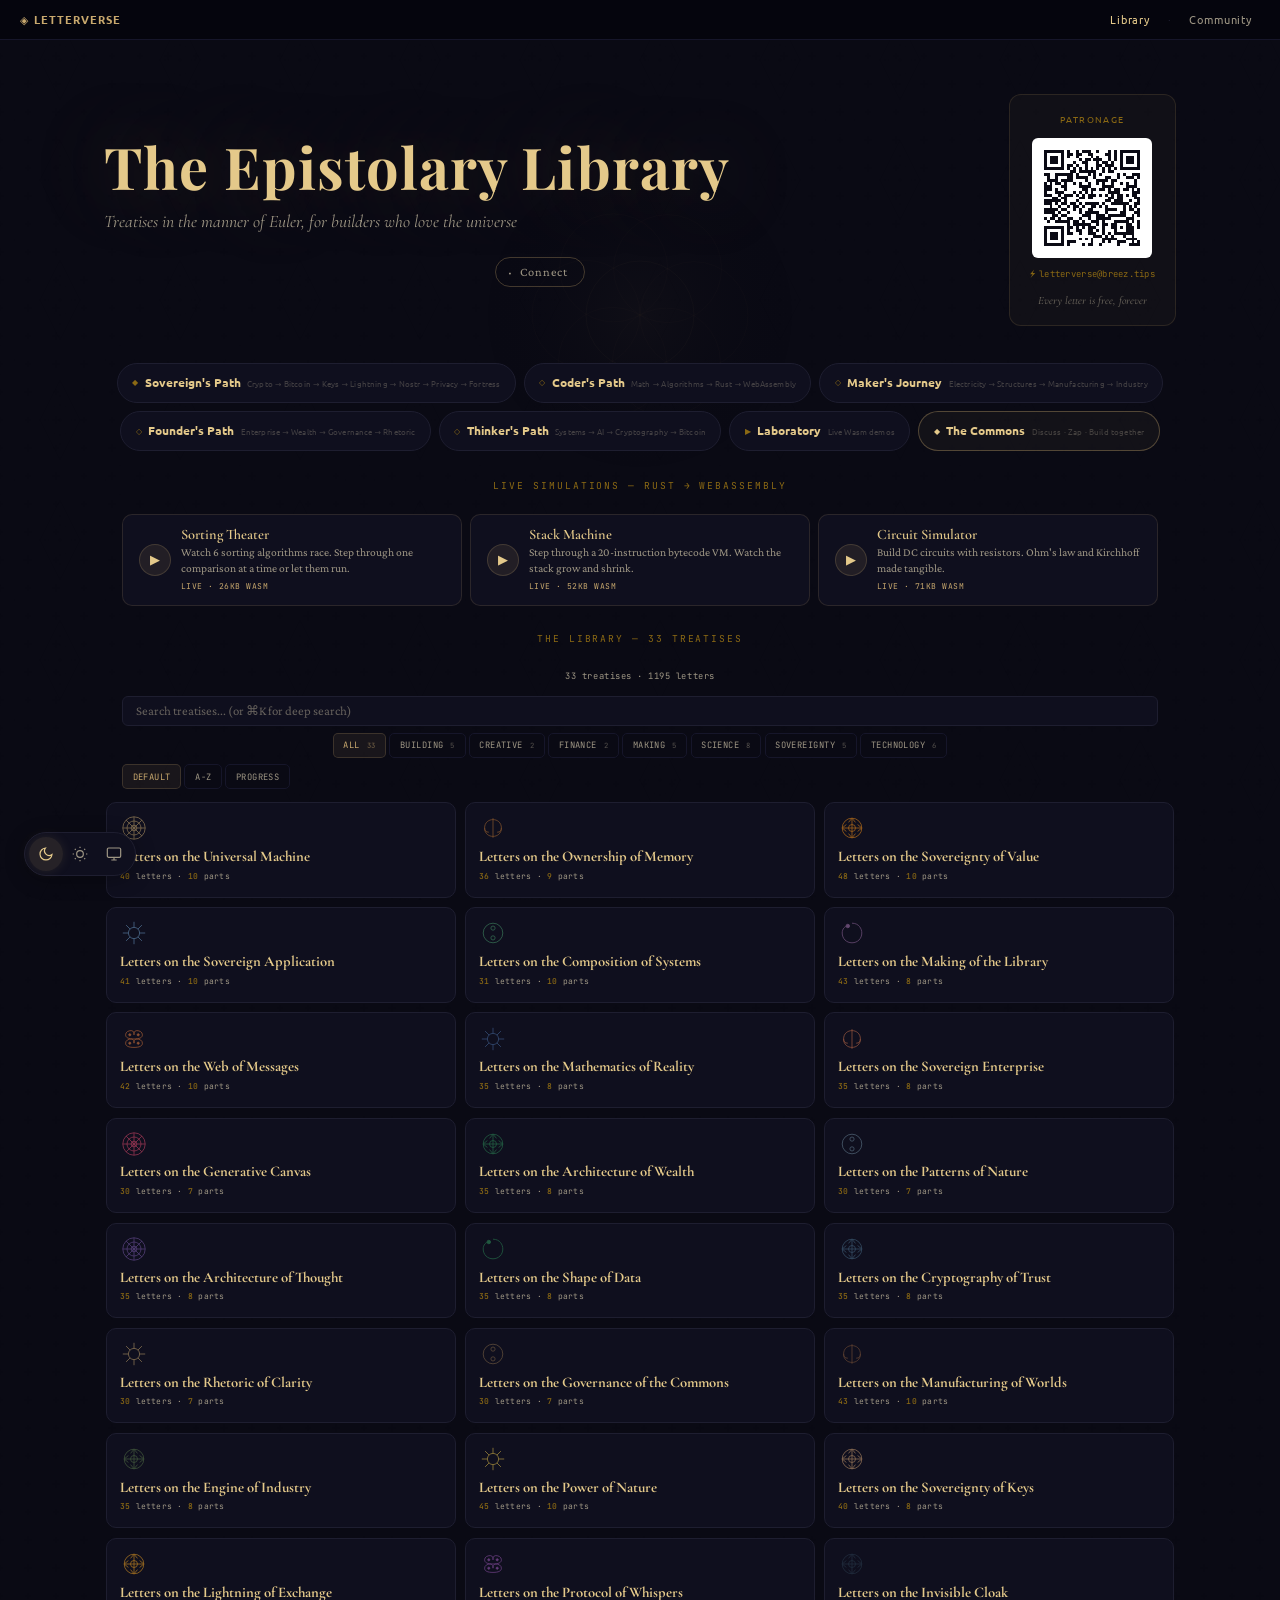
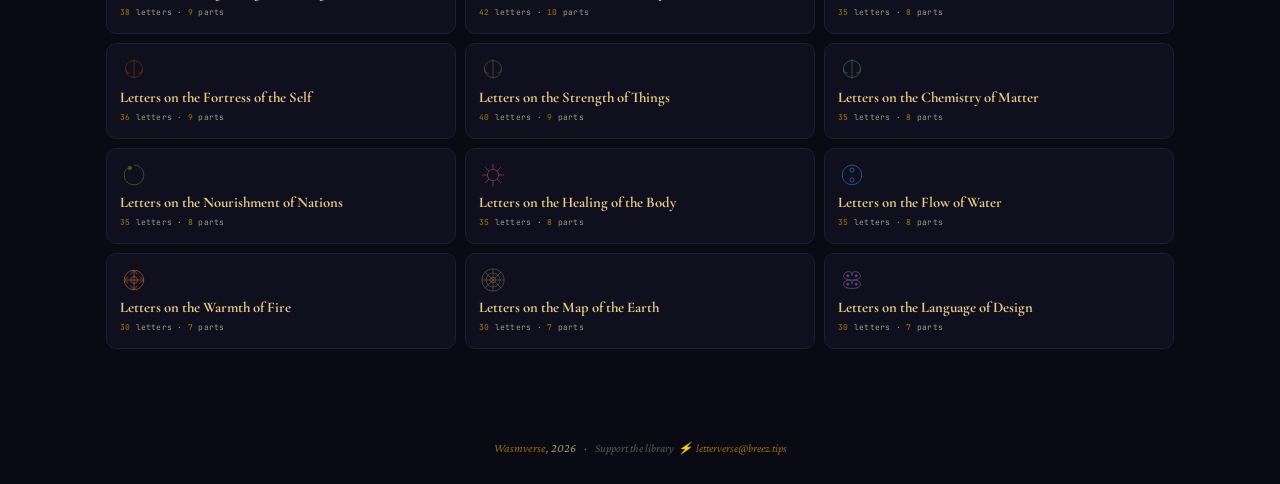
==== docs/index.html @ 725f2a5b "Fix Lightning QR: encode as bech32 LNURL, not lightning: URI Root cause: QRs encoded "lightning:lett" ====
<!DOCTYPE html>
<html lang="en">
<head>
<meta charset="UTF-8">
<meta name="viewport" content="width=device-width, initial-scale=1.0">
<title>The Epistolary Library</title>
<meta name="description" content="A free digital university of 33 treatises and 1,195 letters teaching technology, science, finance, and sovereignty from first principles — in the voice of Euler, grounded in African reality.">
<meta name="theme-color" content="#0a0a14">
<link rel="canonical" href="https://obiverse.github.io/wasmverse/">
<meta property="og:type" content="website">
<meta property="og:url" content="https://obiverse.github.io/wasmverse/">
<meta property="og:title" content="The Epistolary Library — 33 Treatises for Builders">
<meta property="og:description" content="A free digital university teaching technology, science, finance, and sovereignty from first principles — in the voice of Euler, grounded in African reality. 1,195 letters. Live WebAssembly demos. Works offline.">
<meta property="og:image" content="https://obiverse.github.io/wasmverse/og-image.png">
<meta property="og:image:width" content="1200">
<meta property="og:image:height" content="630">
<meta name="twitter:card" content="summary_large_image">
<meta name="twitter:title" content="The Epistolary Library — 33 Treatises for Builders">
<meta name="twitter:description" content="Free digital university: Bitcoin, Rust, WebAssembly, cryptography, AI, and 28 more subjects taught from first principles in the voice of Euler. Works offline.">
<meta name="twitter:image" content="https://obiverse.github.io/wasmverse/og-image.png">
<script type="application/ld+json">
{
  "@context": "https://schema.org",
  "@type": "WebSite",
  "name": "The Epistolary Library",
  "description": "Treatises in the manner of Euler's Letters to a German Princess — for builders who love the universe",
  "url": "https://obiverse.github.io/wasmverse/",
  "publisher": {
    "@type": "Organization",
    "name": "OBIVERSE",
    "url": "https://obiverse.net"
  },
  "potentialAction": {
    "@type": "SearchAction",
    "target": "https://obiverse.github.io/wasmverse/?q={search_term_string}",
    "query-input": "required name=search_term_string"
  }
}
</script>
<link rel="manifest" href="manifest.webmanifest">
<link rel="icon" href="icon.svg" type="image/svg+xml">
<meta name="apple-mobile-web-app-capable" content="yes">
<meta name="apple-mobile-web-app-status-bar-style" content="black-translucent">
<link rel="preconnect" href="https://fonts.googleapis.com">
<link rel="preconnect" href="https://fonts.gstatic.com" crossorigin>
<link href="https://fonts.googleapis.com/css2?family=Cormorant+Garamond:ital,wght@0,400;0,600;0,700;1,400;1,600&family=Crimson+Pro:ital,wght@0,300;0,400;0,600;1,300;1,400&family=JetBrains+Mono:wght@400;500&family=Playfair+Display:ital,wght@0,400;0,700;0,900;1,400&family=Ubuntu:wght@300;400;500;700&display=swap" rel="stylesheet">
<link rel="stylesheet" href="css/base.css">
<link rel="stylesheet" href="css/library.css">
<link rel="stylesheet" href="css/search.css">
<link rel="stylesheet" href="css/theme-toggle.css">
<link rel="stylesheet" href="css/portal.css">
</head>
<body>

<canvas id="bg-canvas"></canvas>

<!-- ═══════════════════════════════════════════════
     SITE NAV — Slim fixed top bar
     ═══════════════════════════════════════════════ -->
<nav class="site-nav" aria-label="Site navigation">
  <a class="site-nav-brand" href="index.html">◈ LETTERVERSE</a>
  <a class="site-nav-link active" href="index.html">Library</a>
  <span class="site-nav-sep">·</span>
  <a class="site-nav-link" href="community.html">Community</a>
</nav>

<!-- ═══════════════════════════════════════════════
     HERO — Compact temple entrance
     ═══════════════════════════════════════════════ -->
<section class="hero">
  <div class="hero-left">
    <h1>The Epistolary Library</h1>
    <p class="tagline">Treatises in the manner of Euler, for builders who love the universe</p>
    <div class="identity-bar">
      <button class="identity-btn" id="identity-btn" aria-label="Connect your sovereign identity">
        <span class="identity-dot" id="identity-dot">·</span>
        <span id="identity-label">Connect</span>
      </button>
    </div>
  </div>
  <div class="hero-right">
    <div class="hero-support-label">PATRONAGE</div>
    <canvas id="hero-zap-qr"></canvas>
    <a href="#" data-lightning="letterverse@breez.tips" class="hero-zap-addr">&#9889;&ensp;letterverse@breez.tips</a>
    <p class="hero-support-sub">Every letter is free, forever</p>
  </div>
</section>

<!-- ═══════════════════════════════════════════════
     NOSTR CONNECT MODAL
     ═══════════════════════════════════════════════ -->
<div class="nostr-modal-backdrop" id="nostr-modal" hidden aria-modal="true" role="dialog">
  <div class="nostr-modal">
    <button class="nostr-modal-close" id="nostr-close" aria-label="Close">&times;</button>

    <!-- State: disconnected — show connect UI -->
    <div id="nostr-connect-view">
      <div class="nostr-modal-title">SIGN IN WITH OBIVERSE</div>
      <p class="nostr-modal-sub">Your sovereign identity. No password. No server.</p>

      <!-- QR Code — rendered by WASM, no JS library -->
      <div class="nostr-qr-wrap">
        <canvas id="nostr-qr-canvas"></canvas>
        <p class="nostr-qr-hint" id="nostr-qr-hint">Generating&hellip;</p>
      </div>

      <!-- Mobile: deep link button -->
      <a class="nostr-open-btn" id="nostr-open-btn" href="#" hidden>
        Open OBIVERSE &#8599;
      </a>

      <div class="nostr-divider">— or use any NIP-46 bunker —</div>
      <div class="nostr-paste-row">
        <input class="nostr-paste-input" id="nostr-paste" type="text"
               placeholder="nostrconnect://… or obiverse://…" autocomplete="off" spellcheck="false">
        <button class="nostr-paste-btn" id="nostr-paste-btn">&#8594;</button>
      </div>

      <p class="nostr-status" id="nostr-status"></p>
    </div>

    <!-- State: connected — show identity -->
    <div id="nostr-connected-view" hidden>
      <div class="nostr-modal-title">SOVEREIGN</div>
      <p class="nostr-pubkey" id="nostr-pubkey-display"></p>

      <!-- Ceremony: shown only on first connect, hidden on silent reconnect -->
      <div id="nostr-ceremony" hidden>
        <p class="nostr-ceremony-math">secp256k1 ECDH &middot; NIP-44 ChaCha20 &middot; Schnorr signature</p>
        <p class="nostr-ceremony-sub">No password. No server. Only your key &mdash; the same mathematics in
          <a class="nostr-ceremony-link" href="read.html?book=crypto">Letters on Cryptography</a>.
        </p>
      </div>

      <p class="nostr-modal-sub" id="nostr-connected-sub">Your progress is now sovereign.</p>
      <p class="nostr-attestations" id="nostr-attestations" hidden></p>
      <button class="nostr-disconnect-btn" id="nostr-disconnect">Disconnect</button>
    </div>
  </div>
</div>

<!-- ═══════════════════════════════════════════════
     THE COMPASS — Horizontal path strip (no dead space)
     ═══════════════════════════════════════════════ -->
<nav class="compass-strip" id="compass">
  <div class="compass-scroll">
    <a class="compass-pill" href="#library" data-path="sovereign">
      <span class="compass-icon">&#9670;</span>
      <span class="compass-name">Sovereign's Path</span>
      <span class="compass-trail">Crypto → Bitcoin → Keys → Lightning → Nostr → Privacy → Fortress</span>
    </a>
    <a class="compass-pill" href="#library" data-path="coder">
      <span class="compass-icon">&#9671;</span>
      <span class="compass-name">Coder's Path</span>
      <span class="compass-trail">Math → Algorithms → Rust → WebAssembly</span>
    </a>
    <a class="compass-pill" href="#library" data-path="maker">
      <span class="compass-icon">&#9671;</span>
      <span class="compass-name">Maker's Journey</span>
      <span class="compass-trail">Electricity → Structures → Manufacturing → Industry</span>
    </a>
    <a class="compass-pill" href="#library" data-path="founder">
      <span class="compass-icon">&#9671;</span>
      <span class="compass-name">Founder's Path</span>
      <span class="compass-trail">Enterprise → Wealth → Governance → Rhetoric</span>
    </a>
    <a class="compass-pill" href="#library" data-path="thinker">
      <span class="compass-icon">&#9671;</span>
      <span class="compass-name">Thinker's Path</span>
      <span class="compass-trail">Systems → AI → Cryptography → Bitcoin</span>
    </a>
    <a class="compass-pill lab-pill" href="#laboratory">
      <span class="compass-icon">&#9654;</span>
      <span class="compass-name">Laboratory</span>
      <span class="compass-trail">Live Wasm demos</span>
    </a>
    <a class="compass-pill community-pill" href="community.html">
      <span class="compass-icon">&#9670;</span>
      <span class="compass-name">The Commons</span>
      <span class="compass-trail">Discuss &middot; Zap &middot; Build together</span>
    </a>
  </div>
</nav>

<!-- ═══════════════════════════════════════════════
     THE LABORATORY — Compact inline demos
     ═══════════════════════════════════════════════ -->
<section class="lab-section" id="laboratory">
  <div class="section-label">Live Simulations — Rust → WebAssembly</div>
  <div class="lab-grid">
    <a class="lab-card" href="read.html?book=wasm#letter-38-on-knuth-the-art-and-the-visible-machine">
      <div class="lab-icon">&#9654;</div>
      <div class="lab-info">
        <div class="lab-title">Sorting Theater</div>
        <div class="lab-desc">Watch 6 sorting algorithms race. Step through one comparison at a time or let them run.</div>
        <div class="lab-badge">LIVE &middot; 26KB Wasm</div>
      </div>
    </a>
    <a class="lab-card" href="read.html?book=wasm#letter-40-on-the-stack-machine-made-visible">
      <div class="lab-icon">&#9654;</div>
      <div class="lab-info">
        <div class="lab-title">Stack Machine</div>
        <div class="lab-desc">Step through a 20-instruction bytecode VM. Watch the stack grow and shrink.</div>
        <div class="lab-badge">LIVE &middot; 52KB Wasm</div>
      </div>
    </a>
    <a class="lab-card" href="read.html?book=electricity#letter-9-on-ohm-s-law-and-the-holy-trinity">
      <div class="lab-icon">&#9654;</div>
      <div class="lab-info">
        <div class="lab-title">Circuit Simulator</div>
        <div class="lab-desc">Build DC circuits with resistors. Ohm's law and Kirchhoff made tangible.</div>
        <div class="lab-badge">LIVE &middot; 71KB Wasm</div>
      </div>
    </a>
  </div>
</section>

<!-- ═══════════════════════════════════════════════
     THE LIBRARY — Honeycomb book grid
     ═══════════════════════════════════════════════ -->
<section class="books-section" id="library">
  <div class="section-label" id="library-label">The Library</div>
  <div class="books-grid" id="books-grid">
    <div class="skeleton-card" aria-hidden="true"></div>
    <div class="skeleton-card" aria-hidden="true"></div>
    <div class="skeleton-card" aria-hidden="true"></div>
  </div>
</section>

<footer class="footer">
  <a href="https://github.com/obiverse/wasmverse">Wasmverse</a>, 2026
  &ensp;&middot;&ensp;
  <span class="footer-lightning">
    Support the library &thinsp;&#9889;&thinsp;
    <a href="#" data-lightning="letterverse@breez.tips" class="footer-lnaddr">letterverse@breez.tips</a>
  </span>
</footer>

<!-- ═══════════════════════════════════════════════
     PORTAL — Sovereign account panel (slides from right)
     ═══════════════════════════════════════════════ -->
<div id="portal-overlay" hidden>
  <div id="portal" role="dialog" aria-modal="true" aria-label="Your Library">

    <!-- Header -->
    <div class="portal-header">
      <span class="portal-header-title">YOUR LIBRARY</span>
      <button class="portal-close" id="portal-close" aria-label="Close">&times;</button>
    </div>

    <!-- Identity -->
    <section class="portal-section portal-identity-section">
      <div class="portal-avatar">◉</div>
      <div class="portal-pubkey-display" id="portal-pubkey">—</div>
      <div class="portal-relay-line">
        <span id="portal-relay-dot" class="portal-relay-dot"></span>
        <span id="portal-relay">—</span>
      </div>
    </section>

    <!-- Reading Journey stats -->
    <section class="portal-section portal-stats-section">
      <div class="portal-stat">
        <div class="portal-stat-n" id="portal-stat-letters">—</div>
        <div class="portal-stat-label">letters read</div>
      </div>
      <div class="portal-stat">
        <div class="portal-stat-n" id="portal-stat-started">—</div>
        <div class="portal-stat-label">books started</div>
      </div>
      <div class="portal-stat">
        <div class="portal-stat-n" id="portal-stat-completed">—</div>
        <div class="portal-stat-label">completed</div>
      </div>
    </section>

    <!-- Your Shelf -->
    <section class="portal-section">
      <div class="portal-section-label">YOUR SHELF — 33 TREATISES</div>
      <div id="portal-shelf" class="portal-shelf"></div>
    </section>

    <!-- Relay record: attestations -->
    <section class="portal-section" id="portal-attests-section" hidden>
      <div class="portal-section-label">RELAY RECORD · ATTESTATIONS</div>
      <div id="portal-attests-list"></div>
    </section>

    <!-- Lightning patronage -->
    <section class="portal-section portal-lightning-section">
      <div class="portal-section-label">SUPPORT THE LIBRARY</div>
      <p class="portal-lightning-sub">Every letter is free, forever.<br>Patronage powers the mission.</p>
      <a href="#" data-lightning="letterverse@breez.tips" class="portal-zap-btn">
        &#9889;&ensp;letterverse@breez.tips
      </a>
      <div class="portal-qr-wrap">
        <canvas id="portal-zap-qr"></canvas>
        <span class="portal-qr-hint">SCAN TO ZAP</span>
      </div>
    </section>

    <!-- Disconnect -->
    <section class="portal-section portal-danger-section">
      <button class="portal-disconnect-btn" id="portal-disconnect-btn">Disconnect Wallet</button>
    </section>

  </div>
</div>

<script type="module" src="js/library.js"></script>
<script type="module" src="js/search.js"></script>
<script type="module" src="js/theme-global.js"></script>
<script src="pwa.js"></script>
<script type="module">
/* ── Nostr Connect UI + Portal ── */
import * as nostr  from './js/nostr-shell.js';
import * as portal from './js/portal.js';
import { wireLightningLinks, lnurlEncode, LIGHTNING_ADDR } from './js/connect.js';

const modal     = document.getElementById('nostr-modal');
const btn       = document.getElementById('identity-btn');
const dot       = document.getElementById('identity-dot');
const label     = document.getElementById('identity-label');
const closeBtn  = document.getElementById('nostr-close');
const openBtn   = document.getElementById('nostr-open-btn');
const pasteIn   = document.getElementById('nostr-paste');
const pasteBtn  = document.getElementById('nostr-paste-btn');
const status    = document.getElementById('nostr-status');
const qrCanvas  = document.getElementById('nostr-qr-canvas');
const qrHint    = document.getElementById('nostr-qr-hint');
const connView    = document.getElementById('nostr-connect-view');
const doneView    = document.getElementById('nostr-connected-view');
const npubDisp    = document.getElementById('nostr-pubkey-display');
const ceremony    = document.getElementById('nostr-ceremony');
const attestEl    = document.getElementById('nostr-attestations');
const discBtn     = document.getElementById('nostr-disconnect');

const isMobile = () => /iPhone|iPad|iPod|Android/i.test(navigator.userAgent);

// ── Boot: restore session + render hero QR + wire lightning links ─────────
wireLightningLinks();
(async () => {
  const npub = await nostr.restoreSession();
  if (npub) setConnected(npub);

  // Render Lightning QR in hero — fire-and-forget, never blocks UI
  const heroQr = document.getElementById('hero-zap-qr');
  if (heroQr) {
    nostr.renderQR(heroQr, lnurlEncode(LIGHTNING_ADDR), { scale: 3, light: 0xffffff })
      .then(() => { heroQr.style.display = 'block'; })
      .catch(() => {});
  }
})();

// ── Portal close + disconnect ─────────────────────────────────────────────
document.getElementById('portal-close').addEventListener('click', () => portal.close());
document.getElementById('portal-overlay').addEventListener('click', e => {
  if (e.target === document.getElementById('portal-overlay')) portal.close();
});
document.getElementById('portal-disconnect-btn').addEventListener('click', async () => {
  await nostr.disconnect();
  portal.close();
  setDisconnected();
});

// ── Modal / Portal open ───────────────────────────────────────────────────
btn.addEventListener('click', async () => {
  if (nostr.isConnected()) {
    portal.open();
    return;
  }
  showModal(false);
  await startConnect();
});

async function startConnect() {
  setStatus('');
  qrHint.textContent = 'Generating…';
  qrCanvas.width = 0;

  try {
    const { uri } = await nostr.generateGateUri({ origin: 'Letterverse' });

    // Render QR via WASM (no JS library)
    await nostr.renderQR(qrCanvas, uri, { scale: 4 });
    qrHint.textContent = 'Scan with OBIVERSE wallet';

    // Mobile: show deep link button
    if (isMobile()) {
      openBtn.href = uri;
      openBtn.hidden = false;
    }

    setStatus('Waiting for wallet approval…');

    const npub = await nostr.waitForGateAuth();
    // Show ceremony before closing — let the reader see the math
    connView.hidden = true;
    doneView.hidden = false;
    npubDisp.textContent = nostr.getPubkeyDisplay() ?? npub.slice(0, 8);
    ceremony.hidden = false;
    setConnected(npub);
    // Fetch attestations and display count
    _refreshAttestations();
    // Auto-close after reader has absorbed the ceremony
    setTimeout(closeModal, 5000);
  } catch (e) {
    setStatus(e.message || 'Connection failed');
    qrHint.textContent = '';
  }
}

pasteBtn.addEventListener('click', () => { /* other wallets — phase 2 */ });
pasteIn.addEventListener('keydown', e => { if (e.key === 'Enter') pasteBtn.click(); });

// ── Disconnect ─────────────────────────────────────────────────────────────
discBtn.addEventListener('click', async () => {
  await nostr.disconnect();
  closeModal();
  setDisconnected();
});

// ── UI helpers ─────────────────────────────────────────────────────────────
function showModal(connected) {
  modal.hidden = false;
  document.body.style.overflow = 'hidden';
  connView.hidden = connected;
  doneView.hidden = !connected;
  ceremony.hidden = true; // ceremony only on first connect, not on reopen
  if (connected) {
    npubDisp.textContent = nostr.getPubkeyDisplay() ?? nostr.getPubkey()?.slice(0, 8);
    _refreshAttestations();
  }
}

async function _refreshAttestations() {
  try {
    const records = await nostr.fetchProgress();
    const count = records.filter(r => r.t === 'letterverse-attestation').length;
    if (count > 0) {
      attestEl.textContent = `${count} book${count === 1 ? '' : 's'} completed`;
      attestEl.hidden = false;
    }
  } catch {}
}
function closeModal() {
  modal.hidden = true;
  document.body.style.overflow = '';
}
function setConnected(npub) {
  dot.textContent  = '◉';
  dot.style.color  = 'var(--gold-bright)';
  label.textContent = nostr.getPubkeyDisplay() ?? npub.slice(0, 8);
}
function setDisconnected() {
  dot.textContent  = '·';
  dot.style.color  = '';
  label.textContent = 'Connect';
}
function setStatus(msg) {
  status.textContent = msg;
}

closeBtn.addEventListener('click', closeModal);
modal.addEventListener('click', e => { if (e.target === modal) closeModal(); });
document.addEventListener('keydown', e => {
  if (e.key === 'Escape') {
    if (!modal.hidden) closeModal();
    if (!document.getElementById('portal-overlay').hidden) portal.close();
  }
});
</script>
</body>
</html>
---- docs/css/base.css ----
/* ═══════════════════════════════════════════════
   BASE — Variables, reset, body, typography
   Shared across all pages of the Epistolary Library
   ═══════════════════════════════════════════════ */

:root {
  --bg-deep: #06060e;
  --bg: #0a0a14;
  --bg-elevated: #0f0f1e;
  --bg-code: #0c0c18;
  --text: #ddd5c4;
  --text-dim: #9e9684;
  --text-bright: #f0e8d8;
  --gold: #c9a96e;
  --gold-bright: #e4c98a;
  --gold-dim: #8b6914;
  --gold-glow: rgba(201, 169, 110, 0.12);
  --sacred: rgba(201, 169, 110, 0.08);
  --border: #1e1e30;
  --border-subtle: #16162a;
  --accent-crimson: #8b3a3a;
  --sidebar-w: 300px;
  --content-max: 72ch;
  --font-body: 'Crimson Pro', 'Georgia', serif;
  --font-heading: 'Cormorant Garamond', 'Palatino', serif;
  /* Playfair Display — grand editorial serif for hero titles and book covers */
  --font-display: 'Playfair Display', 'Palatino', serif;
  /* Ubuntu — humanist sans designed with African language support as a core goal
     (Ubuntu = Nguni Bantu: "I am because we are"). Clean, warm, purpose-built. */
  --font-ui: 'Ubuntu', system-ui, sans-serif;
  --font-code: 'JetBrains Mono', 'Consolas', monospace;
}

*, *::before, *::after { box-sizing: border-box; margin: 0; padding: 0; }
[hidden] { display: none !important; }

html {
  scroll-behavior: smooth;
  scrollbar-width: thin;
  scrollbar-color: var(--gold-dim) var(--bg);
  overflow-x: hidden;
  max-width: 100vw;
}
::-webkit-scrollbar { width: 6px; }
::-webkit-scrollbar-track { background: var(--bg); }
::-webkit-scrollbar-thumb { background: var(--gold-dim); border-radius: 3px; }

body {
  font-family: var(--font-body);
  font-size: var(--font-size, 19px);
  line-height: var(--line-height, 1.85);
  color: var(--text);
  background: var(--bg);
  -webkit-font-smoothing: antialiased;
  overflow-x: hidden;
  max-width: 100vw;
  overflow-wrap: break-word;
  word-wrap: break-word;
  min-height: 100vh;
}

::selection { background: var(--gold); color: var(--bg-deep); }

@keyframes heroIn {
  to { opacity: 1; transform: translateY(0); }
}

@keyframes fadeIn {
  to { opacity: 1; }
}

.footer {
  text-align: center;
  padding: 2rem;
  font-family: var(--font-body);
  font-size: 0.8rem;
  color: var(--text-dim);
  font-style: italic;
  position: relative;
  z-index: 1;
}

.footer a { color: var(--gold-dim); text-decoration: none; transition: color 0.2s; }
.footer a:hover { color: var(--gold); }

/* ═══════════════════════════════════════════════
   SKELETON — Loading placeholders
   Visible instantly from CSS, no JS required.
   Replaced by real content when app boots.
   ═══════════════════════════════════════════════ */
@keyframes shimmer {
  to { background-position: -200% 0; }
}

.skeleton-card {
  height: 280px;
  border-radius: 16px;
  background: linear-gradient(90deg,
    var(--bg-elevated, #0f0f1e) 25%,
    rgba(255,255,255,0.03) 50%,
    var(--bg-elevated, #0f0f1e) 75%);
  background-size: 200% 100%;
  animation: shimmer 1.5s ease-in-out infinite;
  border: 1px solid var(--border, #1e1e30);
}

.skeleton-line {
  height: 1em;
  border-radius: 4px;
  margin-bottom: 0.5em;
  background: linear-gradient(90deg,
    var(--border, #1e1e30) 25%,
    rgba(255,255,255,0.04) 50%,
    var(--border, #1e1e30) 75%);
  background-size: 200% 100%;
  animation: shimmer 1.5s ease-in-out infinite;
}

/* ═══════════════════════════════════════════════
   CONNECT OVERLAY — Shared inline GATE auth dialog
   Used by reader + community pages (connect.js)
   ═══════════════════════════════════════════════ */

#lv-connect-overlay {
  position: fixed;
  inset: 0;
  z-index: 1000;
  background: rgba(6, 6, 14, 0.90);
  backdrop-filter: blur(8px);
  -webkit-backdrop-filter: blur(8px);
  display: flex;
  align-items: center;
  justify-content: center;
  padding: 1rem;
}

.lv-connect-modal {
  position: relative;
  background: var(--bg-elevated);
  border: 1px solid rgba(201, 169, 110, 0.22);
  border-radius: 1rem;
  padding: 2rem 1.75rem 1.75rem;
  width: 100%;
  max-width: 300px;
  text-align: center;
  display: flex;
  flex-direction: column;
  align-items: center;
  gap: 0.6rem;
  box-shadow: 0 24px 64px rgba(0, 0, 0, 0.6);
}

.lv-connect-close {
  position: absolute;
  top: 0.7rem; right: 0.9rem;
  background: none;
  border: none;
  color: var(--text-dim);
  font-size: 1.3rem;
  cursor: pointer;
  padding: 0.2rem;
  line-height: 1;
  transition: color 0.2s;
}
.lv-connect-close:hover { color: var(--text); }

.lv-connect-badge {
  font-family: var(--font-ui);
  font-size: 0.58rem;
  letter-spacing: 0.2em;
  color: var(--gold-dim);
}

.lv-connect-title {
  font-family: var(--font-display);
  font-size: 1.1rem;
  font-weight: 700;
  color: var(--gold-bright);
  letter-spacing: 0.08em;
  margin-top: -0.2rem;
}

.lv-connect-sub {
  font-family: var(--font-heading);
  font-size: 0.85rem;
  font-style: italic;
  color: var(--text-dim);
  line-height: 1.45;
  margin: 0;
}

.lv-connect-qr {
  image-rendering: pixelated;
  width: 180px;
  height: 180px;
  border-radius: 8px;
  display: none;
  margin: 0.3rem 0;
}

.lv-connect-open {
  display: inline-block;
  padding: 0.4rem 1.25rem;
  background: rgba(201, 169, 110, 0.1);
  border: 1px solid rgba(201, 169, 110, 0.35);
  border-radius: 99px;
  color: var(--gold-bright);
  font-family: var(--font-ui);
  font-size: 0.78rem;
  letter-spacing: 0.06em;
  text-decoration: none;
  transition: background 0.2s;
}
.lv-connect-open:hover { background: rgba(201, 169, 110, 0.2); }
.lv-connect-open[hidden] { display: none; }

.lv-connect-status {
  font-family: var(--font-code);
  font-size: 0.65rem;
  color: var(--text-dim);
  letter-spacing: 0.04em;
  margin: 0;
  min-height: 1em;
}

/* ── Lightning payment dialog ────────────────── */
#lv-lightning-overlay {
  position: fixed;
  inset: 0;
  z-index: 1000;
  background: rgba(6, 6, 14, 0.88);
  backdrop-filter: blur(6px);
  -webkit-backdrop-filter: blur(6px);
  display: flex;
  align-items: center;
  justify-content: center;
  padding: 1rem;
}

.lv-lightning-modal {
  position: relative;
  background: var(--bg-elevated);
  border: 1px solid rgba(201, 169, 110, 0.22);
  border-radius: 1rem;
  padding: 1.75rem;
  width: 100%;
  max-width: 280px;
  text-align: center;
  display: flex;
  flex-direction: column;
  align-items: center;
  gap: 0.75rem;
  box-shadow: 0 20px 60px rgba(0, 0, 0, 0.5);
}

.lv-lightning-close {
  position: absolute;
  top: 0.65rem; right: 0.85rem;
  background: none; border: none;
  color: var(--text-dim); font-size: 1.3rem;
  cursor: pointer; padding: 0.2rem; line-height: 1;
  transition: color 0.2s;
}
.lv-lightning-close:hover { color: var(--text); }

.lv-lightning-title {
  font-family: var(--font-ui);
  font-size: 0.58rem;
  letter-spacing: 0.18em;
  color: var(--gold-dim);
}

.lv-lightning-qr {
  image-rendering: pixelated;
  width: 160px;
  height: 160px;
  border-radius: 8px;
  display: none;
}

.lv-lightning-addr-row {
  display: flex;
  align-items: center;
  gap: 0.5rem;
  background: rgba(255,255,255,0.04);
  border: 1px solid var(--border);
  border-radius: 8px;
  padding: 0.45rem 0.7rem;
  width: 100%;
  box-sizing: border-box;
}

.lv-lightning-addr {
  font-family: var(--font-code);
  font-size: 0.65rem;
  color: var(--gold-bright);
  letter-spacing: 0.02em;
  flex: 1;
  text-align: left;
  overflow: hidden;
  text-overflow: ellipsis;
  white-space: nowrap;
}

.lv-lightning-copy {
  background: rgba(201,169,110,0.12);
  border: 1px solid rgba(201,169,110,0.3);
  border-radius: 6px;
  color: var(--gold-dim);
  font-family: var(--font-code);
  font-size: 0.6rem;
  padding: 0.25rem 0.5rem;
  cursor: pointer;
  letter-spacing: 0.06em;
  transition: background 0.15s, color 0.15s;
  white-space: nowrap;
}
.lv-lightning-copy:hover { background: rgba(201,169,110,0.22); color: var(--gold-bright); }

.lv-lightning-sub {
  font-family: var(--font-heading);
  font-size: 0.75rem;
  font-style: italic;
  color: var(--text-dim);
  margin: 0;
}

.lv-lightning-open {
  font-family: var(--font-code);
  font-size: 0.6rem;
  color: var(--text-dim);
  letter-spacing: 0.05em;
  text-decoration: none;
  opacity: 0.5;
  transition: opacity 0.2s;
}
.lv-lightning-open:hover { opacity: 0.85; }

/* ═══════════════════════════════════════════════
   SITE NAV — Slim fixed top bar (index + community)
   ═══════════════════════════════════════════════ */

.site-nav {
  position: fixed;
  top: 0; left: 0; right: 0;
  z-index: 300;
  display: flex;
  align-items: center;
  gap: 0.6rem;
  padding: 0 1.25rem;
  height: 40px;
  background: rgba(6, 6, 14, 0.92);
  backdrop-filter: blur(10px);
  -webkit-backdrop-filter: blur(10px);
  border-bottom: 1px solid var(--border-subtle);
  font-family: var(--font-ui);
  font-size: 0.68rem;
  letter-spacing: 0.08em;
}

.site-nav-brand {
  color: var(--gold);
  font-weight: 700;
  letter-spacing: 0.1em;
  margin-right: auto;
  text-decoration: none;
}

.site-nav-link {
  color: var(--text-dim);
  text-decoration: none;
  padding: 0.2rem 0.5rem;
  border-radius: 4px;
  transition: color 0.2s, background 0.2s;
}

.site-nav-link:hover { color: var(--gold-bright); background: rgba(201,169,110,0.08); }
.site-nav-link.active { color: var(--gold-bright); }

.site-nav-sep { color: var(--border); user-select: none; }

.site-nav-identity {
  margin-left: auto;
  display: inline-flex;
  align-items: center;
  gap: 0.3rem;
  background: none;
  border: 1px solid rgba(201,169,110,0.25);
  border-radius: 99px;
  color: var(--gold-dim);
  font-family: var(--font-ui);
  font-size: 0.65rem;
  letter-spacing: 0.06em;
  padding: 0.18rem 0.65rem;
  cursor: pointer;
  transition: border-color 0.2s, color 0.2s;
  max-width: 160px;
  white-space: nowrap;
  overflow: hidden;
  text-overflow: ellipsis;
}
.site-nav-identity:hover { border-color: rgba(201,169,110,0.6); color: var(--gold-bright); }
.site-nav-identity .nav-dot-live { color: #4ade80; flex-shrink: 0; }

/* ═══════════════════════════════════════════════
   REDUCED MOTION — Respect vestibular preferences
   ═══════════════════════════════════════════════ */
@media (prefers-reduced-motion: reduce) {
  *, *::before, *::after {
    animation-duration: 0.01ms !important;
    animation-iteration-count: 1 !important;
    transition-duration: 0.01ms !important;
  }
  .chapter > * { opacity: 1 !important; transform: none !important; transition: none !important; }
  .book-card { opacity: 1 !important; transform: none !important; }
  canvas { display: none !important; }
}
---- docs/css/library.css ----
/* ═══════════════════════════════════════════════
   LIBRARY — Hub page styles

   The Taoist approach: CSS owns all transforms.
   JS never touches style.transform. No conflicts.
   ═══════════════════════════════════════════════ */

#bg-canvas {
  position: fixed;
  inset: 0;
  z-index: 0;
  pointer-events: none;
}

/* ═══════════════════════════════════════════════
   HERO
   ═══════════════════════════════════════════════ */
.hero {
  position: relative;
  display: grid;
  grid-template-columns: 1fr auto;
  align-items: center;
  gap: 2rem;
  padding: calc(6vh + 40px) clamp(1.5rem, 5vw, 5rem) 3vh;
  max-width: 1200px;
  margin: 0 auto;
  z-index: 1;
}

/* ── Hero: left panel — title + connect ──────── */
.hero-left { text-align: left; }

/* ── Hero: right panel — patronage QR ───────── */
.hero-right {
  display: flex;
  flex-direction: column;
  align-items: center;
  gap: 0.45rem;
  padding: 1rem 1.25rem 0.9rem;
  background: rgba(201, 169, 110, 0.04);
  border: 1px solid rgba(201, 169, 110, 0.14);
  border-radius: 12px;
  opacity: 0;
  animation: fadeUp 0.7s 0.7s ease forwards;
  flex-shrink: 0;
}

.hero-support-label {
  font-family: var(--font-ui);
  font-size: 0.56rem;
  letter-spacing: 0.16em;
  color: var(--gold-dim);
  margin-bottom: 0.2rem;
}

#hero-zap-qr {
  image-rendering: pixelated;
  width: 120px;
  height: 120px;
  border-radius: 6px;
  display: none; /* shown by JS after render */
}

.hero-zap-addr {
  font-family: var(--font-code);
  font-size: 0.56rem;
  color: var(--gold-dim);
  text-decoration: none;
  letter-spacing: 0.03em;
  transition: color 0.2s;
  text-align: center;
  max-width: 160px;
  word-break: break-all;
}
.hero-zap-addr:hover { color: var(--gold-bright); }

.hero-support-sub {
  font-family: var(--font-heading);
  font-size: 0.7rem;
  font-style: italic;
  color: var(--text-dim);
  opacity: 0.7;
  text-align: center;
}

.hero h1 {
  font-family: var(--font-display);
  font-size: clamp(2rem, 5vw, 3.6rem);
  font-weight: 700;
  color: var(--gold-bright);
  letter-spacing: 0.02em;
  line-height: 1.12;
  margin-bottom: 0.4rem;
  text-shadow: 0 0 80px rgba(201, 169, 110, 0.35);
  opacity: 0; transform: translateY(20px);
  animation: fadeUp 0.8s 0.15s ease forwards;
}

.hero .tagline {
  font-family: var(--font-heading);
  font-size: clamp(0.85rem, 1.8vw, 1.1rem);
  font-style: italic;
  color: var(--text-dim);
  opacity: 0; transform: translateY(14px);
  animation: fadeUp 0.8s 0.35s ease forwards;
}

@keyframes fadeUp {
  to { opacity: 1; transform: translateY(0); }
}

/* ═══════════════════════════════════════════════
   SOVEREIGN IDENTITY — Connect button + modal
   ═══════════════════════════════════════════════ */
.identity-bar {
  margin-top: 1.2rem;
  display: flex;
  justify-content: center;
  opacity: 0;
  animation: fadeUp 0.6s 0.55s ease forwards;
}

.identity-btn {
  display: inline-flex;
  align-items: center;
  gap: 0.45rem;
  padding: 0.35rem 1rem 0.35rem 0.75rem;
  background: transparent;
  border: 1px solid rgba(201,169,110,0.3);
  border-radius: 99px;
  color: var(--text-dim);
  font-family: var(--font-mono);
  font-size: 0.78rem;
  letter-spacing: 0.08em;
  cursor: pointer;
  transition: border-color 0.2s, color 0.2s;
}
.identity-btn:hover {
  border-color: rgba(201,169,110,0.7);
  color: var(--gold-bright);
}
.identity-dot {
  font-size: 1rem;
  line-height: 1;
  transition: color 0.3s;
}

/* Modal backdrop */
.nostr-modal-backdrop {
  position: fixed;
  inset: 0;
  z-index: 900;
  background: rgba(10,10,20,0.82);
  backdrop-filter: blur(6px);
  display: flex;
  align-items: center;
  justify-content: center;
  padding: 1rem;
}
.nostr-modal-backdrop[hidden] { display: none; }

/* Modal card */
.nostr-modal {
  position: relative;
  background: var(--surface);
  border: 1px solid rgba(201,169,110,0.25);
  border-radius: 1rem;
  padding: 2rem 1.75rem 1.75rem;
  max-width: 360px;
  width: 100%;
  text-align: center;
  box-shadow: 0 32px 80px rgba(0,0,0,0.6);
}

.nostr-modal-close {
  position: absolute;
  top: 0.75rem;
  right: 0.9rem;
  background: none;
  border: none;
  color: var(--text-dim);
  font-size: 1.4rem;
  cursor: pointer;
  line-height: 1;
  padding: 0.2rem 0.4rem;
}
.nostr-modal-close:hover { color: var(--text); }

.nostr-modal-title {
  font-family: var(--font-mono);
  font-size: 0.72rem;
  letter-spacing: 0.14em;
  color: var(--gold-bright);
  margin-bottom: 0.4rem;
}

.nostr-modal-sub {
  font-size: 0.82rem;
  color: var(--text-dim);
  margin: 0 0 1.2rem;
}

/* QR code canvas */
.nostr-qr-wrap {
  margin: 0 auto 1rem;
  display: flex;
  flex-direction: column;
  align-items: center;
  gap: 0.5rem;
}
#nostr-qr-canvas {
  border-radius: 0.5rem;
  background: #faf6f0;
  display: block;
  max-width: 200px;
  height: auto;
  image-rendering: pixelated; /* keep QR modules crisp */
}
.nostr-qr-hint {
  font-size: 0.73rem;
  color: var(--text-dim);
  margin: 0;
}

/* Mobile deep link button */
.nostr-open-btn {
  display: block;
  margin: 0.5rem auto 0.75rem;
  padding: 0.6rem 1.4rem;
  background: var(--gold-bright);
  color: #0a0a14;
  border-radius: 99px;
  font-family: var(--font-mono);
  font-size: 0.8rem;
  letter-spacing: 0.08em;
  text-decoration: none;
  font-weight: 600;
  transition: opacity 0.15s;
}
.nostr-open-btn[hidden] { display: none; }
.nostr-open-btn:hover { opacity: 0.85; }

.nostr-divider {
  font-size: 0.72rem;
  color: var(--text-dim);
  margin: 0.75rem 0 0.6rem;
  letter-spacing: 0.04em;
}

/* Paste row */
.nostr-paste-row {
  display: flex;
  gap: 0.4rem;
}
.nostr-paste-input {
  flex: 1;
  background: rgba(255,255,255,0.05);
  border: 1px solid rgba(201,169,110,0.2);
  border-radius: 0.45rem;
  color: var(--text);
  font-family: var(--font-mono);
  font-size: 0.72rem;
  padding: 0.45rem 0.65rem;
  outline: none;
  min-width: 0;
}
.nostr-paste-input:focus { border-color: rgba(201,169,110,0.55); }
.nostr-paste-btn {
  background: rgba(201,169,110,0.15);
  border: 1px solid rgba(201,169,110,0.3);
  border-radius: 0.45rem;
  color: var(--gold-bright);
  font-size: 1rem;
  padding: 0.4rem 0.75rem;
  cursor: pointer;
  transition: background 0.15s;
}
.nostr-paste-btn:hover { background: rgba(201,169,110,0.28); }

.nostr-status {
  font-size: 0.75rem;
  color: var(--text-dim);
  margin: 0.6rem 0 0;
  min-height: 1.2em;
}

/* Connected view */
.nostr-pubkey {
  font-family: var(--font-mono);
  font-size: 0.72rem;
  color: var(--gold-bright);
  word-break: break-all;
  margin: 0.5rem 0 1rem;
}
.nostr-disconnect-btn {
  background: transparent;
  border: 1px solid rgba(201,169,110,0.3);
  border-radius: 99px;
  color: var(--text-dim);
  font-family: var(--font-mono);
  font-size: 0.75rem;
  padding: 0.4rem 1.2rem;
  cursor: pointer;
  letter-spacing: 0.08em;
  transition: border-color 0.2s, color 0.2s;
}
.nostr-disconnect-btn:hover {
  border-color: rgba(201,169,110,0.6);
  color: var(--gold-bright);
}

/* ═══════════════════════════════════════════════
   COMPASS — Horizontal pills
   Trail always visible (dim). No max-width hack.
   ═══════════════════════════════════════════════ */
.compass-strip {
  position: relative;
  z-index: 1;
  padding: 0 0 1rem;
  opacity: 0;
  animation: fadeUp 0.6s 0.5s ease forwards;
}

.compass-scroll {
  display: flex;
  gap: 0.5rem;
  padding: 0.6rem 1.5rem;
  overflow-x: auto;
  scrollbar-width: none;
  justify-content: center;
  flex-wrap: wrap;
  max-width: 1100px;
  margin: 0 auto;
}
.compass-scroll::-webkit-scrollbar { display: none; }

.compass-pill {
  flex-shrink: 0;
  display: flex;
  align-items: center;
  gap: 0.4rem;
  padding: 0.45rem 0.9rem;
  background: var(--bg-elevated);
  border: 1px solid var(--border);
  border-radius: 20px;
  text-decoration: none;
  color: inherit;
  transition: border-color 0.5s ease, background 0.5s ease, box-shadow 0.5s ease;
  cursor: pointer;
}

.compass-pill:hover {
  border-color: rgba(201,169,110,0.2);
  background: var(--sacred);
}

.compass-pill.active {
  border-color: rgba(201,169,110,0.35);
  background: rgba(201,169,110,0.08);
  box-shadow: 0 0 16px rgba(201,169,110,0.06);
}

.compass-icon {
  font-size: 0.5rem;
  color: var(--gold-dim);
}

.compass-name {
  font-family: var(--font-ui);
  font-size: 0.78rem;
  font-weight: 600;
  color: var(--gold-bright);
  white-space: nowrap;
}

.compass-trail {
  font-family: var(--font-ui);
  font-size: 0.48rem;
  color: var(--text-dim);
  letter-spacing: 0.02em;
  white-space: nowrap;
  opacity: 0.35;
  transition: opacity 0.4s ease;
}

.compass-pill:hover .compass-trail,
.compass-pill.active .compass-trail {
  opacity: 0.8;
}

/* ═══════════════════════════════════════════════
   LABORATORY — Compact inline
   ═══════════════════════════════════════════════ */
.lab-section {
  max-width: 1100px;
  margin: 0 auto;
  padding: 0 1.5rem 1.5rem;
  position: relative;
  z-index: 1;
}

.lab-grid {
  display: flex;
  gap: 0.5rem;
  flex-wrap: wrap;
  justify-content: center;
}

.lab-card {
  display: flex;
  align-items: center;
  gap: 0.6rem;
  padding: 0.7rem 1rem;
  background: var(--bg-elevated);
  border: 1px solid rgba(201,169,110,0.15);
  border-radius: 10px;
  text-decoration: none;
  color: inherit;
  transition: border-color 0.4s ease, box-shadow 0.4s ease;
  flex: 1;
  min-width: 240px;
  max-width: 340px;
}

.lab-card:hover {
  border-color: rgba(201,169,110,0.35);
  box-shadow: 0 4px 20px rgba(201,169,110,0.08), 0 4px 16px rgba(0,0,0,0.12);
}

.lab-icon {
  width: 32px; height: 32px;
  border-radius: 50%;
  background: rgba(201,169,110,0.1);
  border: 1px solid rgba(201,169,110,0.2);
  display: flex; align-items: center; justify-content: center;
  font-size: 0.8rem;
  color: var(--gold-bright);
  flex-shrink: 0;
  animation: labPulse 3s ease-in-out infinite;
}

@keyframes labPulse {
  0%, 100% { box-shadow: 0 0 0 0 rgba(201,169,110,0); }
  50% { box-shadow: 0 0 8px 2px rgba(201,169,110,0.12); }
}

.lab-info { flex: 1; min-width: 0; }

.lab-title {
  font-family: var(--font-heading);
  font-size: 0.9rem; font-weight: 600;
  color: var(--gold-bright); line-height: 1.2;
}

.lab-desc {
  font-family: var(--font-body);
  font-size: 0.72rem; color: var(--text-dim); line-height: 1.4;
}

.lab-badge {
  font-family: var(--font-code);
  font-size: 0.5rem;
  color: var(--gold);
  letter-spacing: 0.06em;
  margin-top: 0.2rem;
  text-transform: uppercase;
}

/* ═══════════════════════════════════════════════
   BOOK GRID
   ═══════════════════════════════════════════════ */
.books-section {
  max-width: 1100px;
  margin: 0 auto;
  padding: 0 1rem 4rem;
  position: relative;
  z-index: 1;
}

.section-label {
  font-family: var(--font-code);
  font-size: 0.6rem;
  color: var(--gold-dim);
  letter-spacing: 0.2em;
  text-transform: uppercase;
  text-align: center;
  margin-bottom: 1.2rem;
}

.books-grid {
  display: grid;
  grid-template-columns: repeat(3, 1fr);
  gap: 0.6rem;
}

/* ═══════════════════════════════════════════════
   BOOK CARD — Compact. CSS owns all transforms.
   ═══════════════════════════════════════════════ */
.book-card {
  position: relative;
  background: var(--bg-elevated);
  border: 1px solid var(--border);
  border-radius: 10px;
  overflow: hidden;
  cursor: pointer;
  text-decoration: none;
  display: block;
  color: inherit;

  /* Reveal animation */
  opacity: 0;
  transform: translateY(20px);
  transition:
    opacity 0.4s ease var(--reveal-delay, 0s),
    transform 0.4s ease var(--reveal-delay, 0s),
    border-color 0.4s ease,
    box-shadow 0.4s ease;
}

.book-card.revealed {
  opacity: 1;
  transform: translateY(0);
}

.book-card:hover {
  border-color: rgba(201,169,110,0.25);
  box-shadow: 0 6px 24px rgba(0,0,0,0.12), 0 0 16px rgba(201,169,110,0.06);
}

/* ── Path filtering ─────────────────────────── */
/* Non-path cards collapse smoothly */
.book-card.not-in-path {
  display: none;
}

.books-grid.path-active .book-card.in-path {
  opacity: 1;
}

/* Category filtering */
.book-card.filtered-out {
  display: none;
}

/* ── Card header: Adinkra symbol + progress ── */
.card-header {
  display: flex;
  align-items: center;
  justify-content: space-between;
  padding: 0.7rem 0.8rem 0.3rem;
}

.card-symbol {
  width: 28px;
  height: 28px;
  opacity: 0.6;
}

.card-symbol svg {
  width: 100%;
  height: 100%;
}

.card-pct {
  font-family: var(--font-code);
  font-size: 0.52rem;
  color: var(--card-accent, var(--gold-dim));
  letter-spacing: 0.04em;
  opacity: 0.7;
}

/* ── Card body ───────────────────────────────── */
.card-body {
  padding: 0 0.8rem 0.8rem;
}

.card-title {
  font-family: var(--font-heading);
  font-size: 0.92rem;
  font-weight: 700;
  color: var(--gold-bright);
  line-height: 1.25;
  margin-bottom: 0.2rem;
}

.card-meta {
  font-family: var(--font-code);
  font-size: 0.5rem;
  color: var(--text-dim);
  letter-spacing: 0.03em;
}

.card-meta strong { color: var(--gold-dim); font-weight: 500; }

/* ═══════════════════════════════════════════════
   FOOTER
   ═══════════════════════════════════════════════ */
.footer {
  text-align: center;
  padding: 1.5rem;
  font-family: var(--font-body);
  font-size: 0.75rem;
  color: var(--text-dim);
  font-style: italic;
  position: relative;
  z-index: 1;
}

.footer a { color: var(--gold-dim); text-decoration: none; }
.footer a:hover { color: var(--gold); }

/* ═══════════════════════════════════════════════
   CONTINUE READING BANNER
   ═══════════════════════════════════════════════ */
.continue-banner {
  max-width: 1100px;
  margin: 0 auto 1rem;
  padding: 0 1rem;
  position: relative;
  z-index: 1;
  opacity: 0; transform: translateY(15px);
  animation: fadeUp 0.6s 0.2s ease forwards;
}
.continue-banner a {
  display: flex; align-items: center; gap: 1rem;
  padding: 0.7rem 1.2rem;
  background: var(--bg-elevated);
  border: 1px solid var(--border);
  border-left: 3px solid var(--continue-accent, var(--gold));
  border-radius: 10px;
  text-decoration: none;
  color: inherit;
  transition: border-color 0.4s ease, box-shadow 0.4s ease;
}
.continue-banner a:hover {
  border-color: var(--continue-accent, var(--gold));
  box-shadow: 0 6px 24px rgba(0,0,0,0.2);
}
.continue-info { flex: 1; }
.continue-label {
  font-family: var(--font-code);
  font-size: 0.55rem; color: var(--gold-dim);
  letter-spacing: 0.15em; text-transform: uppercase;
  margin-bottom: 0.15rem;
}
.continue-title {
  font-family: var(--font-heading);
  font-size: 0.95rem; font-weight: 600; color: var(--gold-bright);
}
.continue-progress {
  font-family: var(--font-code);
  font-size: 0.58rem; color: var(--text-dim); margin-top: 0.1rem;
}
.continue-arrow {
  font-size: 1.1rem; color: var(--gold-dim);
  transition: transform 0.3s ease;
}
.continue-banner a:hover .continue-arrow { transform: translateX(3px); }

/* ═══════════════════════════════════════════════
   LIBRARY CONTROLS
   ═══════════════════════════════════════════════ */
.library-controls {
  max-width: 1100px;
  margin: 0 auto 0.8rem;
  padding: 0 1rem;
  display: flex; flex-wrap: wrap; gap: 0.4rem;
  align-items: center;
  position: relative;
  z-index: 1;
}
.lib-stats {
  width: 100%; text-align: center;
  font-family: var(--font-code);
  font-size: 0.55rem; color: var(--text-dim);
  letter-spacing: 0.06em; margin-bottom: 0.3rem;
}

.ctrl-categories { width: 100%; justify-content: center; flex-wrap: wrap; }
.ctrl-count { opacity: 0.5; font-size: 0.45rem; margin-left: 0.1rem; }

.lib-search {
  flex: 1; min-width: 160px;
  padding: 0.45rem 0.8rem;
  background: var(--bg-elevated);
  border: 1px solid var(--border);
  border-radius: 6px;
  color: var(--text);
  font-family: var(--font-body);
  font-size: 0.8rem;
  outline: none;
  transition: border-color 0.3s ease;
}
.lib-search:focus { border-color: var(--gold-dim); }
.lib-search::placeholder { color: var(--text-dim); opacity: 0.6; }

.ctrl-group { display: flex; gap: 0.2rem; }
.ctrl-btn {
  padding: 0.35rem 0.6rem;
  background: var(--bg);
  border: 1px solid var(--border-subtle);
  border-radius: 5px;
  color: var(--text-dim);
  font-family: var(--font-code);
  font-size: 0.55rem;
  letter-spacing: 0.05em;
  text-transform: uppercase;
  cursor: pointer;
  transition: border-color 0.3s ease, color 0.3s ease, background 0.3s ease;
  white-space: nowrap;
}
.ctrl-btn:hover { border-color: var(--border); color: var(--text); }
.ctrl-btn.active {
  background: rgba(201,169,110,0.08);
  border-color: rgba(201,169,110,0.2);
  color: var(--gold);
}

/* ═══════════════════════════════════════════════
   RESPONSIVE
   ═══════════════════════════════════════════════ */
@media (max-width: 900px) {
  .books-grid { grid-template-columns: repeat(2, 1fr); }
}

/* Single-column hero on narrow screens */
@media (max-width: 720px) {
  .hero {
    grid-template-columns: 1fr;
    text-align: center;
    padding: calc(5vh + 40px) 1.5rem 2.5vh;
    gap: 1.5rem;
  }
  .hero-left { text-align: center; }
  .hero-right { width: 100%; max-width: 280px; margin: 0 auto; }
  .identity-bar { justify-content: center; }
}

@media (max-width: 580px) {
  .compass-scroll { flex-wrap: nowrap; justify-content: flex-start; padding: 0.5rem 1rem; }
  .compass-trail { display: none; }
  .books-section { padding: 0 0.6rem 3rem; }
  .books-grid { grid-template-columns: repeat(2, 1fr); gap: 0.4rem; }
  .card-title { font-size: 0.8rem; }
  .card-header { padding: 0.5rem 0.6rem 0.2rem; }
  .card-body { padding: 0 0.6rem 0.6rem; }
  .lab-section { padding: 0 0.6rem 1rem; }
  .lab-card { min-width: 100%; }
  .lab-desc { display: none; }
}

@media (max-width: 380px) {
  .books-grid { grid-template-columns: 1fr; }
}

/* ═══════════════════════════════════════════════
   NOSTR CEREMONY — first-connect math moment
   ═══════════════════════════════════════════════ */
.nostr-ceremony-math {
  font-family: monospace;
  font-size: 0.72rem;
  color: var(--gold, #c9a96e);
  letter-spacing: 0.04em;
  margin: 0.75rem 0 0.25rem;
  opacity: 0.9;
}
.nostr-ceremony-sub {
  font-size: 0.75rem;
  color: var(--text-dim, #888);
  margin: 0 0 0.75rem;
  line-height: 1.5;
}
.nostr-ceremony-link {
  color: var(--gold, #c9a96e);
}
.nostr-attestations {
  font-size: 0.75rem;
  color: var(--gold, #c9a96e);
  margin: 0.25rem 0 0.5rem;
  letter-spacing: 0.06em;
}

/* ═══════════════════════════════════════════════
   LIGHTNING FOOTER
   ═══════════════════════════════════════════════ */
.footer-lightning {
  color: var(--text-ghost, #555);
  font-size: 0.72rem;
}
.footer-lnaddr {
  color: var(--gold, #c9a96e);
  text-decoration: none;
}
.footer-lnaddr:hover { text-decoration: underline; }

/* ═══════════════════════════════════════════════
   SOVEREIGN COMPASS — completion + next badges
   ═══════════════════════════════════════════════ */
.done-mark {
  position: absolute;
  top: 6px;
  left: 6px;
  font-size: 0.6rem;
  color: var(--card-accent, #c9a96e);
  opacity: 0.8;
}
.card-symbol { position: relative; }

.sovereign-done {
  opacity: 1;
}
.sovereign-done::after {
  content: '';
  position: absolute;
  inset: 0;
  border-radius: inherit;
  box-shadow: inset 0 0 0 1px rgba(201,169,110,0.25);
  pointer-events: none;
}

.next-badge {
  font-size: 0.58rem;
  font-family: monospace;
  letter-spacing: 0.08em;
  color: var(--card-accent, #c9a96e);
  background: rgba(201,169,110,0.1);
  border: 1px solid rgba(201,169,110,0.2);
  border-radius: 3px;
  padding: 1px 5px;
  margin-left: auto;
  white-space: nowrap;
  align-self: flex-start;
}
.card-header { display: flex; align-items: flex-start; }

#compass-your-path {
  border-color: rgba(201,169,110,0.4);
  background: rgba(201,169,110,0.06);
}

/* ── Community pill — distinct from lab, has network feel ── */
.community-pill {
  border-color: rgba(201,169,110,0.35);
  background: rgba(201,169,110,0.05);
}
.community-pill:hover {
  border-color: rgba(201,169,110,0.65);
  background: rgba(201,169,110,0.1);
}
.community-pill .compass-icon { color: var(--gold-bright); }
---- docs/css/search.css ----
/* ═══════════════════════════════════════════════
   SEARCH — Global Cmd+K modal
   Glassmorphism overlay with live TF-IDF results
   ═══════════════════════════════════════════════ */

/* Overlay */
.search-overlay {
  position: fixed;
  inset: 0;
  z-index: 10000;
  background: rgba(6, 6, 14, 0.7);
  backdrop-filter: blur(8px);
  -webkit-backdrop-filter: blur(8px);
  display: flex;
  align-items: flex-start;
  justify-content: center;
  padding-top: 12vh;
  opacity: 0;
  pointer-events: none;
  transition: opacity 0.25s ease;
}

.search-overlay.open {
  opacity: 1;
  pointer-events: auto;
}

/* Modal */
.search-modal {
  width: 90%;
  max-width: 580px;
  background: var(--bg-elevated);
  backdrop-filter: blur(20px);
  -webkit-backdrop-filter: blur(20px);
  border: 1px solid rgba(201, 169, 110, 0.15);
  border-radius: 16px;
  box-shadow: 0 20px 80px rgba(0,0,0,0.6), 0 0 60px rgba(201,169,110,0.04);
  overflow: hidden;
  transform: translateY(-10px) scale(0.97);
  transition: transform 0.25s cubic-bezier(0.16, 1, 0.3, 1);
}

.search-overlay.open .search-modal {
  transform: translateY(0) scale(1);
}

/* Input area */
.search-input-wrap {
  display: flex;
  align-items: center;
  padding: 0.9rem 1.2rem;
  border-bottom: 1px solid rgba(201, 169, 110, 0.1);
  gap: 0.7rem;
}

.search-icon {
  flex-shrink: 0;
  width: 18px; height: 18px;
  color: var(--gold-dim);
}

.search-input {
  flex: 1;
  background: none;
  border: none;
  outline: none;
  font-family: var(--font-body);
  font-size: 1.05rem;
  color: var(--text-bright);
  caret-color: var(--gold);
}

.search-input::placeholder {
  color: var(--text-dim);
  font-style: italic;
}

.search-kbd {
  font-family: var(--font-code);
  font-size: 0.6rem;
  color: var(--text-dim);
  background: rgba(255,255,255,0.04);
  border: 1px solid rgba(255,255,255,0.08);
  border-radius: 4px;
  padding: 0.15rem 0.4rem;
  letter-spacing: 0.03em;
}

/* Results */
.search-results {
  max-height: 50vh;
  overflow-y: auto;
  scrollbar-width: thin;
  scrollbar-color: var(--border) transparent;
}

.search-empty {
  padding: 2rem;
  text-align: center;
  color: var(--text-dim);
  font-family: var(--font-heading);
  font-size: 0.95rem;
  font-style: italic;
}

.search-status {
  padding: 0.5rem 1.2rem;
  font-family: var(--font-code);
  font-size: 0.6rem;
  color: var(--text-dim);
  letter-spacing: 0.05em;
  border-bottom: 1px solid rgba(255,255,255,0.03);
}

/* Result item */
.search-result {
  display: block;
  padding: 0.8rem 1.2rem;
  border-bottom: 1px solid rgba(255,255,255,0.03);
  text-decoration: none;
  color: inherit;
  cursor: pointer;
  transition: background 0.15s;
}

.search-result:hover,
.search-result.focused {
  background: rgba(201, 169, 110, 0.06);
}

.search-result-book {
  font-family: var(--font-code);
  font-size: 0.6rem;
  color: var(--gold-dim);
  letter-spacing: 0.06em;
  text-transform: uppercase;
  margin-bottom: 0.2rem;
}

.search-result-title {
  font-family: var(--font-heading);
  font-size: 1rem;
  font-weight: 600;
  color: var(--gold-bright);
  margin-bottom: 0.25rem;
}

.search-result-snippet {
  font-family: var(--font-body);
  font-size: 0.82rem;
  color: var(--text-dim);
  line-height: 1.5;
  display: -webkit-box;
  -webkit-line-clamp: 2;
  -webkit-box-orient: vertical;
  overflow: hidden;
}

.search-result-snippet mark {
  background: rgba(201, 169, 110, 0.2);
  color: var(--gold);
  border-radius: 2px;
  padding: 0 0.1em;
}

/* Footer hint */
.search-footer {
  padding: 0.5rem 1.2rem;
  display: flex;
  gap: 1rem;
  font-family: var(--font-code);
  font-size: 0.58rem;
  color: var(--text-dim);
  border-top: 1px solid rgba(255,255,255,0.03);
  letter-spacing: 0.03em;
}

/* Responsive */
@media (max-width: 480px) {
  .search-overlay { padding-top: 5vh; }
  .search-modal { width: 95%; border-radius: 12px; }
  .search-kbd { display: none; }
}
---- docs/css/theme-toggle.css ----
/* ═══════════════════════════════════════════════
   THEME TOGGLE — Global light/dark/system switcher
   Floating control with African-inspired geometry
   ═══════════════════════════════════════════════ */

/* Toggle button — always visible */
.theme-toggle {
  position: fixed;
  bottom: 1.5rem;
  left: 1.5rem;
  z-index: 500;
  display: flex;
  align-items: center;
  gap: 0;
  background: var(--bg-elevated);
  border: 1px solid var(--border);
  border-radius: 28px;
  padding: 4px;
  box-shadow: 0 4px 20px rgba(0,0,0,0.3);
  backdrop-filter: blur(12px);
  -webkit-backdrop-filter: blur(12px);
  transition: all 0.3s cubic-bezier(0.16, 1, 0.3, 1);
}

.theme-toggle:hover {
  border-color: var(--gold-dim);
  box-shadow: 0 4px 30px rgba(0,0,0,0.4), 0 0 20px var(--gold-glow);
}

/* Individual option */
.theme-opt {
  width: 34px;
  height: 34px;
  border-radius: 50%;
  border: none;
  background: none;
  cursor: pointer;
  display: flex;
  align-items: center;
  justify-content: center;
  color: var(--text-dim);
  transition: all 0.25s cubic-bezier(0.16, 1, 0.3, 1);
  position: relative;
}

.theme-opt svg {
  width: 16px;
  height: 16px;
  transition: transform 0.3s cubic-bezier(0.16, 1, 0.3, 1);
}

.theme-opt:hover {
  color: var(--gold);
}

.theme-opt:hover svg {
  transform: scale(1.15);
}

.theme-opt.active {
  background: var(--gold-glow);
  color: var(--gold-bright);
  box-shadow: 0 0 12px var(--gold-glow);
}

.theme-opt:active svg {
  transform: scale(0.9);
}

/* Tooltip */
.theme-opt::after {
  content: attr(data-label);
  position: absolute;
  bottom: calc(100% + 8px);
  left: 50%;
  transform: translateX(-50%) translateY(4px);
  background: var(--bg-deep);
  color: var(--text-dim);
  font-family: var(--font-code);
  font-size: 0.58rem;
  padding: 0.25rem 0.5rem;
  border-radius: 6px;
  border: 1px solid var(--border);
  white-space: nowrap;
  pointer-events: none;
  opacity: 0;
  transition: all 0.2s;
  letter-spacing: 0.04em;
}

.theme-opt:hover::after {
  opacity: 1;
  transform: translateX(-50%) translateY(0);
}

/* ═══════════════════════════════════════════════
   AFRICAN SPIRITUAL PATTERNS — Sacred background
   Kente-inspired geometric weaving
   ═══════════════════════════════════════════════ */

/* SVG pattern applied as background */
.african-pattern {
  position: fixed;
  inset: 0;
  z-index: -2;
  pointer-events: none;
  opacity: 0.018;
  background-repeat: repeat;
  background-size: 120px 120px;
  transition: opacity 0.5s;
}

/* Pattern adjusts with theme */
[data-theme="parchment"] .african-pattern,
[data-theme="sepia"] .african-pattern {
  opacity: 0.035;
  filter: invert(1);
}

[data-theme="dawn"] .african-pattern {
  opacity: 0.025;
}

/* ═══════════════════════════════════════════════
   RESPONSIVE
   ═══════════════════════════════════════════════ */
@media (max-width: 480px) {
  .theme-toggle {
    bottom: 1rem;
    left: 1rem;
  }
  .theme-opt {
    width: 30px;
    height: 30px;
  }
  .theme-opt svg {
    width: 14px;
    height: 14px;
  }
  .theme-opt::after {
    display: none;
  }
}
---- docs/css/portal.css ----
/* ═══════════════════════════════════════════════
   PORTAL — Sovereign account panel

   Slides in from the right (iOS Settings style).
   Full-screen on mobile, 420px max on desktop.
   ═══════════════════════════════════════════════ */

/* ── Backdrop ──────────────────────────────── */
#portal-overlay {
  position: fixed;
  inset: 0;
  z-index: 950;
  background: rgba(10, 10, 20, 0.6);
  backdrop-filter: blur(4px);
}
#portal-overlay[hidden] { display: none; }

/* ── Panel ─────────────────────────────────── */
#portal {
  position: fixed;
  top: 0; right: 0; bottom: 0;
  width: 100%;
  max-width: 420px;
  background: var(--bg-deep);
  border-left: 1px solid rgba(201, 169, 110, 0.18);
  transform: translateX(100%);
  transition: transform 0.32s cubic-bezier(0.4, 0, 0.2, 1);
  overflow-y: auto;
  overscroll-behavior: contain;
  scrollbar-width: thin;
  scrollbar-color: rgba(201, 169, 110, 0.2) transparent;
  display: flex;
  flex-direction: column;
}
#portal.open { transform: translateX(0); }

/* ── Header ────────────────────────────────── */
.portal-header {
  display: flex;
  align-items: center;
  justify-content: space-between;
  padding: 1.1rem 1.25rem 0.9rem;
  border-bottom: 1px solid rgba(255, 255, 255, 0.06);
  position: sticky;
  top: 0;
  background: var(--bg-deep);
  z-index: 2;
}

.portal-header-title {
  font-family: var(--font-mono);
  font-size: 0.68rem;
  letter-spacing: 0.14em;
  color: var(--gold-bright);
}

.portal-close {
  background: none;
  border: none;
  color: var(--text-dim);
  font-size: 1.35rem;
  cursor: pointer;
  line-height: 1;
  padding: 0.2rem 0.4rem;
  transition: color 0.2s;
}
.portal-close:hover { color: var(--text); }

/* ── Sections ──────────────────────────────── */
.portal-section {
  padding: 1.25rem 1.25rem;
  border-bottom: 1px solid rgba(255, 255, 255, 0.05);
}

.portal-section-label {
  font-family: var(--font-mono);
  font-size: 0.6rem;
  letter-spacing: 0.16em;
  color: var(--text-dim);
  margin-bottom: 1rem;
  opacity: 0.7;
}

/* ── Identity ──────────────────────────────── */
.portal-identity-section {
  display: flex;
  flex-direction: column;
  align-items: center;
  text-align: center;
  padding: 1.75rem 1.25rem 1.5rem;
}

.portal-avatar {
  font-size: 2.2rem;
  color: var(--gold-bright);
  line-height: 1;
  margin-bottom: 0.75rem;
  text-shadow: 0 0 40px rgba(201, 169, 110, 0.5);
}

.portal-pubkey-display {
  font-family: var(--font-mono);
  font-size: 0.78rem;
  color: var(--gold-bright);
  letter-spacing: 0.04em;
  margin-bottom: 0.5rem;
}

.portal-relay-line {
  display: flex;
  align-items: center;
  gap: 0.4rem;
  font-family: var(--font-mono);
  font-size: 0.65rem;
  color: var(--text-dim);
}

.portal-relay-dot {
  width: 6px;
  height: 6px;
  border-radius: 50%;
  background: rgba(255, 255, 255, 0.2);
  flex-shrink: 0;
  transition: background 0.3s;
}
.portal-relay-dot.connected { background: #4ade80; }

/* ── Stats row ─────────────────────────────── */
.portal-stats-section {
  display: flex;
  gap: 0;
  padding: 0;
}

.portal-stat {
  flex: 1;
  text-align: center;
  padding: 1rem 0.5rem;
  border-right: 1px solid rgba(255, 255, 255, 0.05);
}
.portal-stat:last-child { border-right: none; }

.portal-stat-n {
  font-family: var(--font-display);
  font-size: 1.8rem;
  font-weight: 700;
  color: var(--gold-bright);
  line-height: 1.1;
}

.portal-stat-label {
  font-family: var(--font-mono);
  font-size: 0.58rem;
  color: var(--text-dim);
  letter-spacing: 0.06em;
  margin-top: 0.2rem;
}

/* ── Shelf ─────────────────────────────────── */
.portal-shelf {
  display: grid;
  grid-template-columns: repeat(auto-fill, minmax(72px, 1fr));
  gap: 0.9rem 0.6rem;
  padding: 0.25rem 0;
}

.portal-shelf-tile {
  display: flex;
  flex-direction: column;
  align-items: center;
  gap: 0.35rem;
  text-decoration: none;
  cursor: pointer;
  transition: opacity 0.2s;
}
.portal-shelf-tile:hover { opacity: 0.8; }

/* Progress ring via conic-gradient — no SVG, no JS */
.portal-ring {
  width: 46px;
  height: 46px;
  border-radius: 50%;
  background: conic-gradient(
    var(--gold-dim, rgba(201,169,110,0.6)) 0% calc(var(--pct, 0) * 1%),
    rgba(255, 255, 255, 0.06) 0%
  );
  display: flex;
  align-items: center;
  justify-content: center;
  flex-shrink: 0;
  transition: background 0.4s;
}

.portal-ring-inner {
  width: 33px;
  height: 33px;
  border-radius: 50%;
  background: var(--bg-elevated, #111122);
  display: flex;
  align-items: center;
  justify-content: center;
  font-family: var(--font-mono);
  font-size: 0.5rem;
  color: var(--text-dim);
  letter-spacing: 0.02em;
}
.portal-ring-inner.done {
  color: var(--gold-bright);
  font-size: 0.7rem;
}

.portal-shelf-tile.attested .portal-ring {
  background: conic-gradient(
    var(--gold-bright, #c9a96e) 0% 100%,
    transparent 0%
  );
}

.portal-tile-id {
  font-family: var(--font-mono);
  font-size: 0.52rem;
  color: var(--text-dim);
  letter-spacing: 0.04em;
  text-align: center;
  max-width: 72px;
  overflow: hidden;
  text-overflow: ellipsis;
  white-space: nowrap;
}

/* ── Attestations ──────────────────────────── */
.portal-attest-item {
  font-family: var(--font-heading);
  font-size: 0.82rem;
  color: var(--gold-bright);
  padding: 0.35rem 0;
  border-bottom: 1px solid rgba(255, 255, 255, 0.04);
}
.portal-attest-item:last-child { border-bottom: none; }

/* ── Lightning section ─────────────────────── */
.portal-lightning-section {
  text-align: center;
}

.portal-lightning-sub {
  font-size: 0.8rem;
  color: var(--text-dim);
  margin: 0 0 1rem;
  line-height: 1.5;
}

.portal-zap-btn {
  display: inline-flex;
  align-items: center;
  gap: 0.35rem;
  padding: 0.6rem 1.4rem;
  background: rgba(201, 169, 110, 0.12);
  border: 1px solid rgba(201, 169, 110, 0.35);
  border-radius: 99px;
  color: var(--gold-bright);
  font-family: var(--font-mono);
  font-size: 0.78rem;
  letter-spacing: 0.06em;
  text-decoration: none;
  transition: background 0.2s, border-color 0.2s;
}
.portal-zap-btn:hover {
  background: rgba(201, 169, 110, 0.22);
  border-color: rgba(201, 169, 110, 0.6);
}

/* ── QR code ───────────────────────────────── */
.portal-qr-wrap {
  display: flex;
  flex-direction: column;
  align-items: center;
  gap: 0.5rem;
  margin-top: 1rem;
}

#portal-zap-qr {
  border-radius: 8px;
  image-rendering: pixelated;
  max-width: 140px;
  width: 100%;
  height: auto;
  display: none; /* shown by JS after render */
}

.portal-qr-hint {
  font-family: var(--font-mono);
  font-size: 0.56rem;
  color: var(--text-dim);
  letter-spacing: 0.07em;
}

/* ── Danger (disconnect) ───────────────────── */
.portal-danger-section {
  text-align: center;
  margin-top: auto;
}

.portal-disconnect-btn {
  background: transparent;
  border: 1px solid rgba(201, 169, 110, 0.2);
  border-radius: 99px;
  color: var(--text-dim);
  font-family: var(--font-mono);
  font-size: 0.72rem;
  padding: 0.45rem 1.4rem;
  cursor: pointer;
  letter-spacing: 0.08em;
  transition: border-color 0.2s, color 0.2s;
}
.portal-disconnect-btn:hover {
  border-color: rgba(255, 80, 80, 0.5);
  color: rgba(255, 120, 120, 0.9);
}
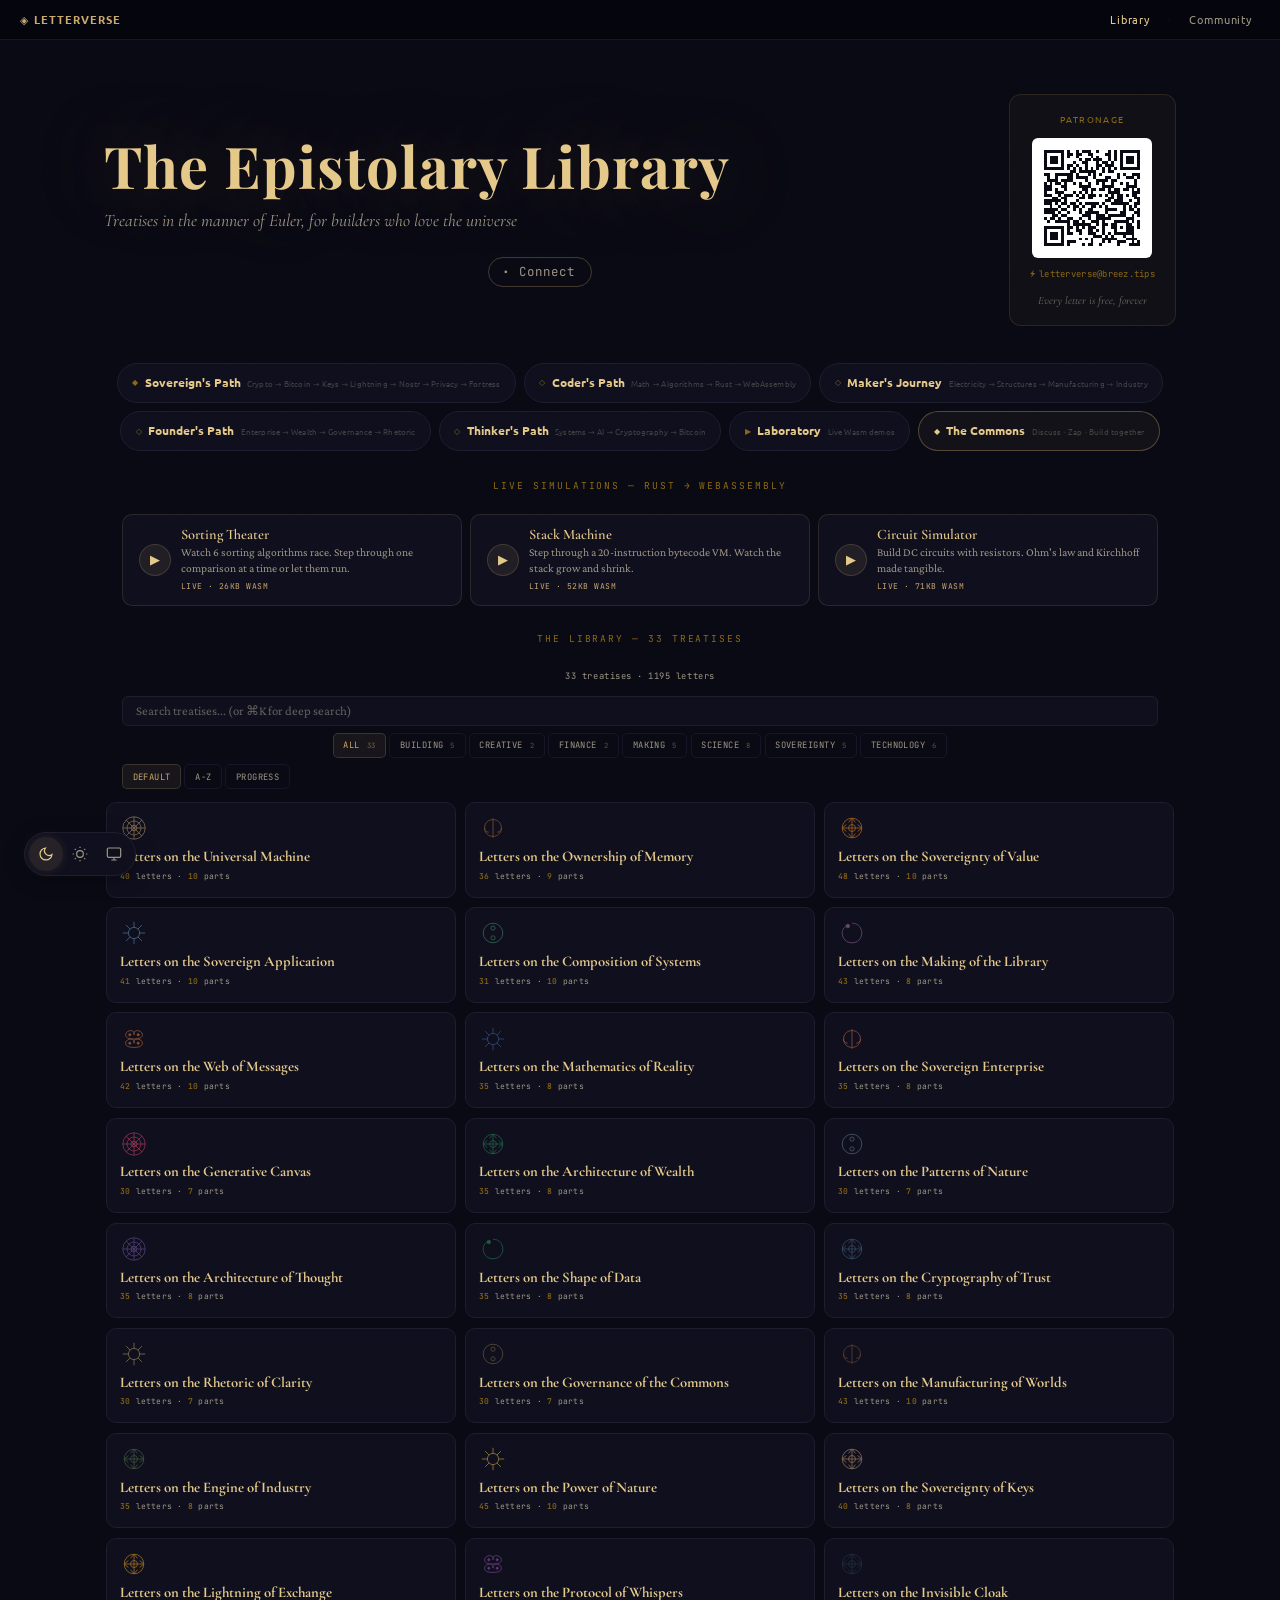
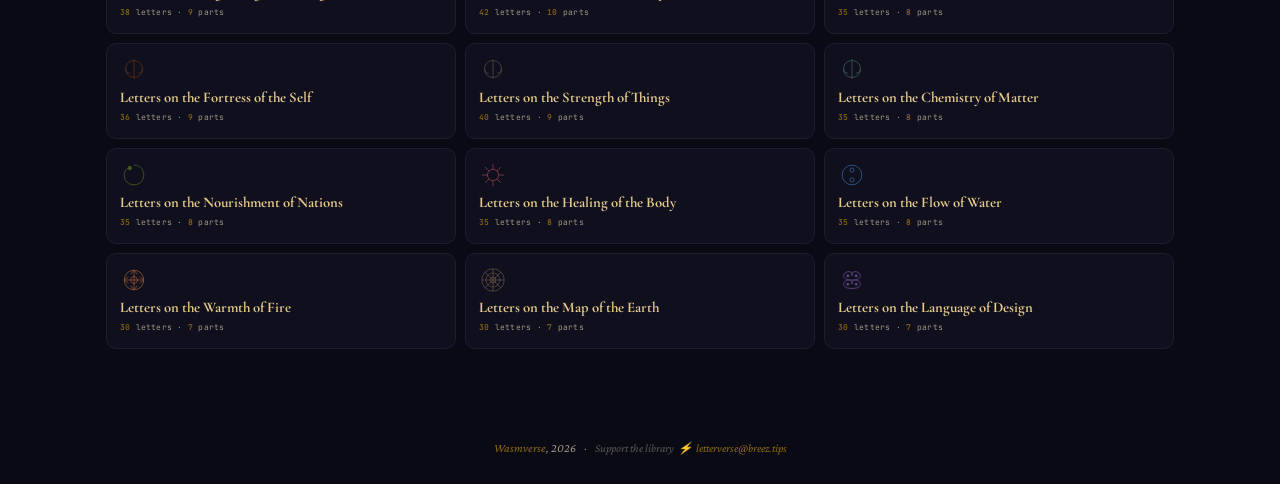
==== commit 80954e6d: "Profile + mobi number: richer sovereign identity in Letterverse nostr-shell.js: - GATE payload exten" ====
--- a/docs/index.html
+++ b/docs/index.html
@@ -250,8 +250,9 @@
 
     <!-- Identity -->
     <section class="portal-section portal-identity-section">
-      <div class="portal-avatar">◉</div>
+      <div class="portal-avatar" id="portal-avatar">◉</div>
       <div class="portal-pubkey-display" id="portal-pubkey">—</div>
+      <div class="portal-identity-badge" id="portal-identity-badge" hidden></div>
       <div class="portal-relay-line">
         <span id="portal-relay-dot" class="portal-relay-dot"></span>
         <span id="portal-relay">—</span>
--- a/docs/css/base.css
+++ b/docs/css/base.css
@@ -29,6 +29,9 @@
      (Ubuntu = Nguni Bantu: "I am because we are"). Clean, warm, purpose-built. */
   --font-ui: 'Ubuntu', system-ui, sans-serif;
   --font-code: 'JetBrains Mono', 'Consolas', monospace;
+  /* Aliases for compatibility */
+  --font-mono: 'JetBrains Mono', 'Consolas', monospace;
+  --surface: #0f0f1e; /* same as --bg-elevated */
 }
 
 *, *::before, *::after { box-sizing: border-box; margin: 0; padding: 0; }
@@ -228,9 +231,9 @@
   position: fixed;
   inset: 0;
   z-index: 1000;
-  background: rgba(6, 6, 14, 0.88);
-  backdrop-filter: blur(6px);
-  -webkit-backdrop-filter: blur(6px);
+  background: rgba(6, 6, 14, 0.90);
+  backdrop-filter: blur(8px);
+  -webkit-backdrop-filter: blur(8px);
   display: flex;
   align-items: center;
   justify-content: center;
@@ -242,15 +245,15 @@
   background: var(--bg-elevated);
   border: 1px solid rgba(201, 169, 110, 0.22);
   border-radius: 1rem;
-  padding: 1.75rem;
-  width: 100%;
-  max-width: 280px;
+  padding: 2rem 1.5rem 1.5rem;
+  width: 100%;
+  max-width: 300px;
   text-align: center;
   display: flex;
   flex-direction: column;
   align-items: center;
-  gap: 0.75rem;
-  box-shadow: 0 20px 60px rgba(0, 0, 0, 0.5);
+  gap: 0.9rem;
+  box-shadow: 0 24px 64px rgba(0, 0, 0, 0.6);
 }
 
 .lv-lightning-close {
@@ -270,71 +273,150 @@
   color: var(--gold-dim);
 }
 
-.lv-lightning-qr {
-  image-rendering: pixelated;
-  width: 160px;
-  height: 160px;
+/* Address block — primary action */
+.lv-lightning-addr-block {
+  width: 100%;
+  display: flex;
+  flex-direction: column;
+  align-items: center;
+  gap: 0.6rem;
+}
+
+.lv-lightning-addr-text {
+  font-family: var(--font-code);
+  font-size: 0.78rem;
+  color: var(--gold-bright);
+  letter-spacing: 0.02em;
+  word-break: break-all;
+  line-height: 1.4;
+}
+
+/* Big primary copy button */
+.lv-lightning-copy-btn {
+  width: 100%;
+  padding: 0.7rem 1.5rem;
+  background: rgba(201, 169, 110, 0.15);
+  border: 1px solid rgba(201, 169, 110, 0.45);
   border-radius: 8px;
-  display: none;
-}
-
-.lv-lightning-addr-row {
-  display: flex;
+  color: var(--gold-bright);
+  font-family: var(--font-ui);
+  font-size: 0.82rem;
+  font-weight: 500;
+  letter-spacing: 0.06em;
+  cursor: pointer;
+  transition: background 0.15s, border-color 0.15s;
+}
+.lv-lightning-copy-btn:hover { background: rgba(201, 169, 110, 0.28); border-color: rgba(201,169,110,0.7); }
+
+/* MUUN bolt11 section */
+.lv-lightning-muun-section {
+  width: 100%;
+  display: flex;
+  flex-direction: column;
   align-items: center;
   gap: 0.5rem;
-  background: rgba(255,255,255,0.04);
-  border: 1px solid var(--border);
-  border-radius: 8px;
-  padding: 0.45rem 0.7rem;
-  width: 100%;
-  box-sizing: border-box;
-}
-
-.lv-lightning-addr {
-  font-family: var(--font-code);
-  font-size: 0.65rem;
-  color: var(--gold-bright);
-  letter-spacing: 0.02em;
-  flex: 1;
-  text-align: left;
-  overflow: hidden;
-  text-overflow: ellipsis;
-  white-space: nowrap;
-}
-
-.lv-lightning-copy {
-  background: rgba(201,169,110,0.12);
-  border: 1px solid rgba(201,169,110,0.3);
+  padding-top: 0.75rem;
+  border-top: 1px solid var(--border-subtle);
+}
+
+.lv-lightning-muun-label {
+  font-family: var(--font-ui);
+  font-size: 0.58rem;
+  letter-spacing: 0.12em;
+  color: var(--gold-dim);
+  text-align: center;
+}
+
+.lv-lightning-muun-amts {
+  display: flex;
+  gap: 0.4rem;
+}
+
+.lv-ln-amt {
+  padding: 0.3rem 0.7rem;
+  background: rgba(201,169,110,0.08);
+  border: 1px solid rgba(201,169,110,0.25);
   border-radius: 6px;
   color: var(--gold-dim);
   font-family: var(--font-code);
-  font-size: 0.6rem;
-  padding: 0.25rem 0.5rem;
+  font-size: 0.65rem;
   cursor: pointer;
-  letter-spacing: 0.06em;
-  transition: background 0.15s, color 0.15s;
-  white-space: nowrap;
-}
-.lv-lightning-copy:hover { background: rgba(201,169,110,0.22); color: var(--gold-bright); }
-
-.lv-lightning-sub {
-  font-family: var(--font-heading);
-  font-size: 0.75rem;
-  font-style: italic;
-  color: var(--text-dim);
-  margin: 0;
-}
-
-.lv-lightning-open {
+  transition: background 0.15s, border-color 0.15s, color 0.15s;
+}
+.lv-ln-amt:hover,
+.lv-ln-amt.active {
+  background: rgba(201,169,110,0.2);
+  border-color: rgba(201,169,110,0.6);
+  color: var(--gold-bright);
+}
+
+.lv-lightning-muun-status {
   font-family: var(--font-code);
   font-size: 0.6rem;
   color: var(--text-dim);
+  letter-spacing: 0.03em;
+  margin: 0;
+  min-height: 1em;
+  text-align: center;
+}
+
+/* Wallet recommendation hint */
+.lv-lightning-muun-hint {
+  font-family: var(--font-heading);
+  font-size: 0.72rem;
+  font-style: italic;
+  color: var(--text-dim);
+  text-align: center;
+  line-height: 1.6;
+  margin: 0;
+}
+.lv-lightning-muun-hint strong {
+  color: var(--gold-bright);
+  font-style: normal;
+}
+
+/* Open in wallet — visible button on mobile */
+.lv-lightning-open-btn {
+  display: block;
+  width: 100%;
+  padding: 0.55rem 1rem;
+  background: transparent;
+  border: 1px solid rgba(201, 169, 110, 0.2);
+  border-radius: 8px;
+  color: var(--text-dim);
+  font-family: var(--font-ui);
+  font-size: 0.78rem;
   letter-spacing: 0.05em;
   text-decoration: none;
-  opacity: 0.5;
-  transition: opacity 0.2s;
-}
-.lv-lightning-open:hover { opacity: 0.85; }
+  transition: border-color 0.15s, color 0.15s;
+  box-sizing: border-box;
+}
+.lv-lightning-open-btn:hover { border-color: rgba(201,169,110,0.4); color: var(--gold-bright); }
+
+/* QR section */
+.lv-lightning-qr-section {
+  width: 100%;
+  display: flex;
+  flex-direction: column;
+  align-items: center;
+  gap: 0.5rem;
+}
+
+.lv-lightning-qr-label {
+  font-family: var(--font-code);
+  font-size: 0.55rem;
+  color: var(--text-dim);
+  letter-spacing: 0.05em;
+  opacity: 0.6;
+}
+
+.lv-lightning-qr {
+  image-rendering: pixelated;
+  width: 150px;
+  height: 150px;
+  border-radius: 8px;
+  display: none;
+}
 
 /* ═══════════════════════════════════════════════
    SITE NAV — Slim fixed top bar (index + community)
--- a/docs/css/portal.css
+++ b/docs/css/portal.css
@@ -94,8 +94,17 @@
   font-size: 2.2rem;
   color: var(--gold-bright);
   line-height: 1;
+  width: 56px;
+  height: 56px;
+  border-radius: 50%;
+  display: flex;
+  align-items: center;
+  justify-content: center;
   margin-bottom: 0.75rem;
   text-shadow: 0 0 40px rgba(201, 169, 110, 0.5);
+  overflow: hidden;
+  border: 1px solid rgba(201, 169, 110, 0.2);
+  flex-shrink: 0;
 }
 
 .portal-pubkey-display {
@@ -103,7 +112,16 @@
   font-size: 0.78rem;
   color: var(--gold-bright);
   letter-spacing: 0.04em;
-  margin-bottom: 0.5rem;
+  margin-bottom: 0.2rem;
+}
+
+.portal-identity-badge {
+  font-family: var(--font-ui);
+  font-size: 0.62rem;
+  color: var(--gold-dim);
+  letter-spacing: 0.06em;
+  margin-bottom: 0.4rem;
+  opacity: 0.8;
 }
 
 .portal-relay-line {
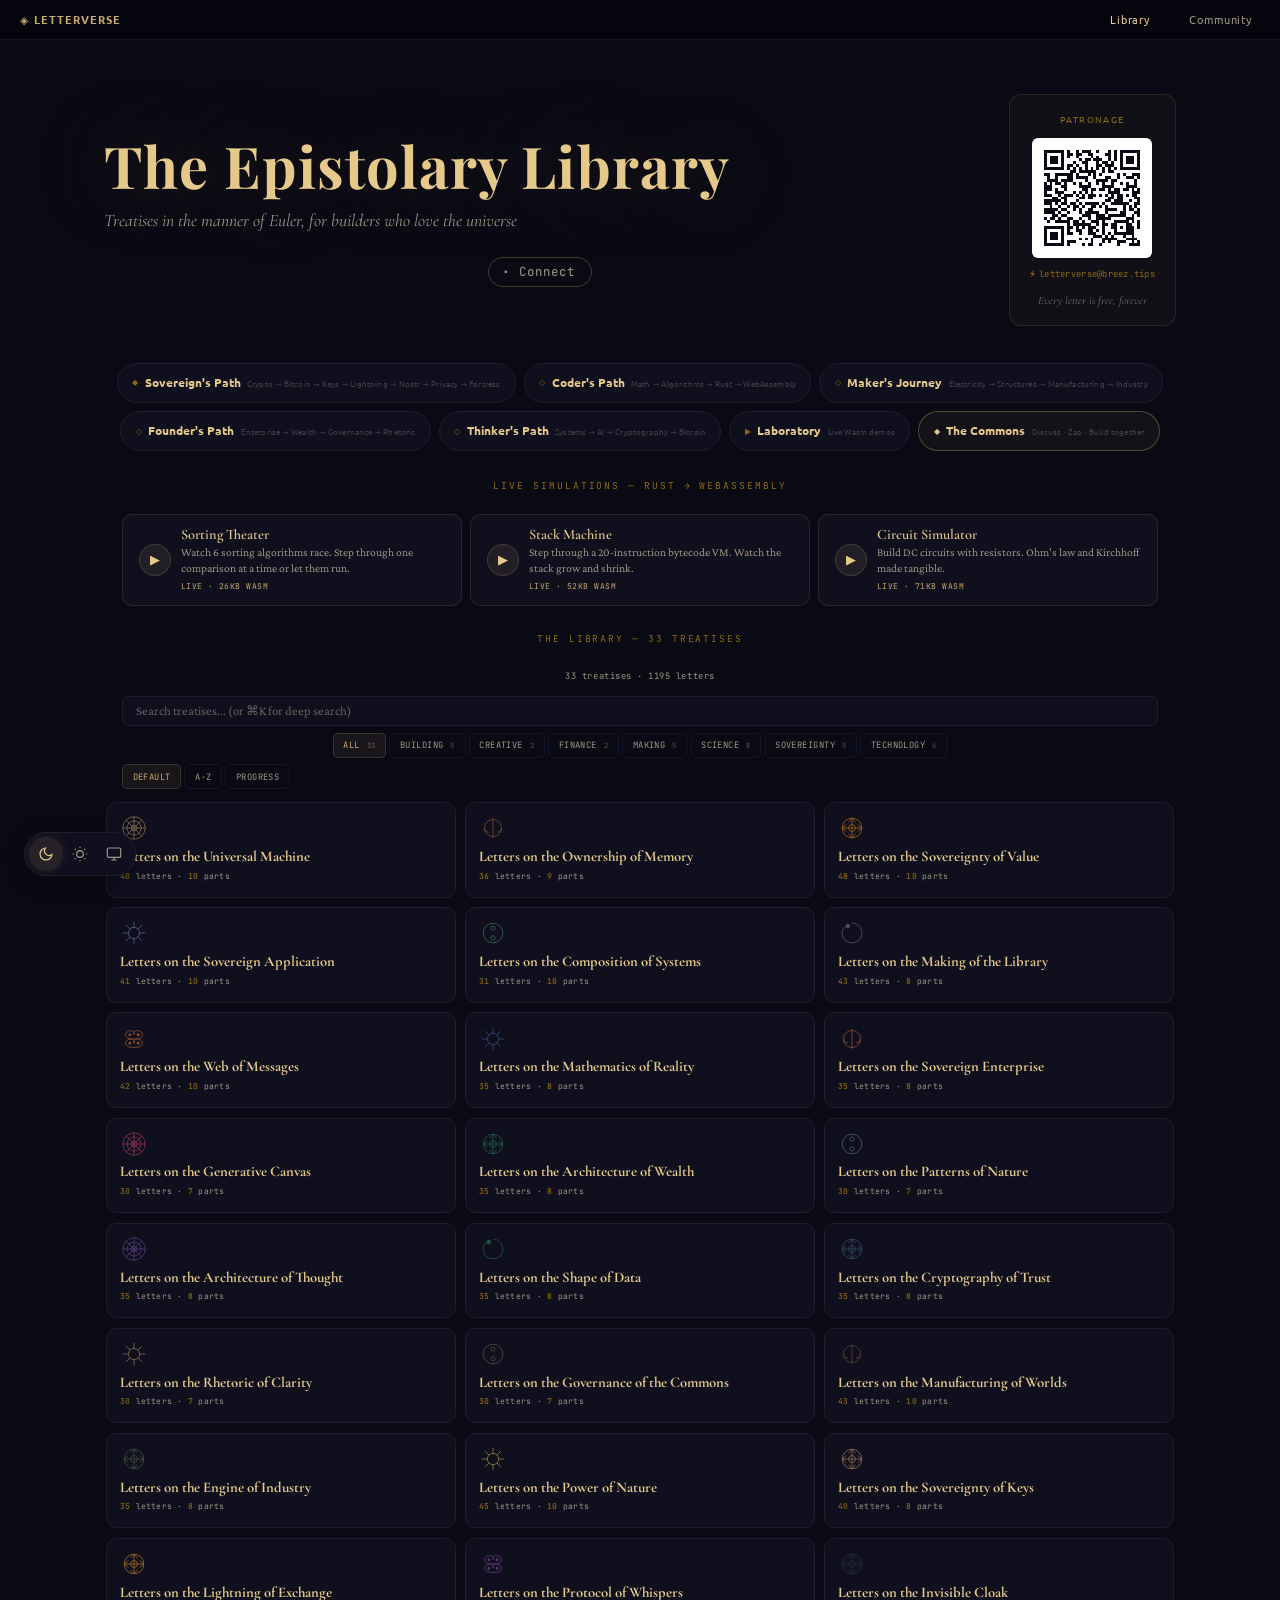
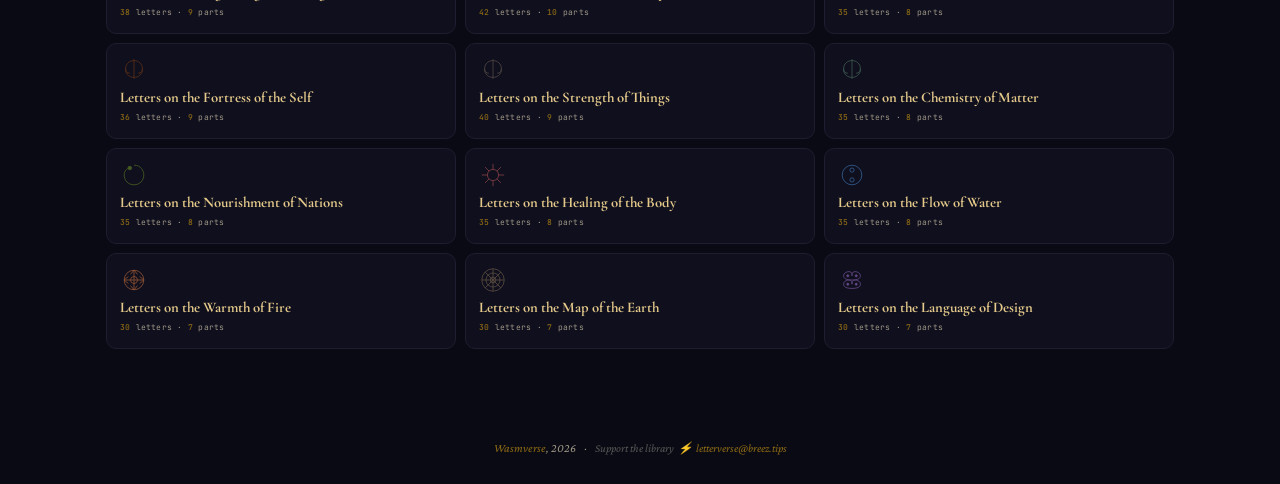
==== commit fd1cfdd9: "Add OBIVERSE wallet TestFlight link to all sign-in flows Single source of truth: OBIVERSE_WALLET_URL" ====
--- a/docs/index.html
+++ b/docs/index.html
@@ -117,6 +117,13 @@
       </div>
 
       <p class="nostr-status" id="nostr-status"></p>
+
+      <div class="nostr-get-wallet">
+        <span class="nostr-get-label">Don&rsquo;t have the wallet?</span>
+        <a class="nostr-get-link" id="nostr-get-link" href="#" target="_blank" rel="noopener">
+          Get OBIVERSE on TestFlight &nearr;
+        </a>
+      </div>
     </div>
 
     <!-- State: connected — show identity -->
@@ -316,7 +323,7 @@
 /* ── Nostr Connect UI + Portal ── */
 import * as nostr  from './js/nostr-shell.js';
 import * as portal from './js/portal.js';
-import { wireLightningLinks, lnurlEncode, LIGHTNING_ADDR } from './js/connect.js';
+import { wireLightningLinks, lnurlEncode, LIGHTNING_ADDR, OBIVERSE_WALLET_URL } from './js/connect.js';
 
 const modal     = document.getElementById('nostr-modal');
 const btn       = document.getElementById('identity-btn');
@@ -340,6 +347,7 @@
 
 // ── Boot: restore session + render hero QR + wire lightning links ─────────
 wireLightningLinks();
+document.getElementById('nostr-get-link').href = OBIVERSE_WALLET_URL;
 (async () => {
   const npub = await nostr.restoreSession();
   if (npub) setConnected(npub);
--- a/docs/css/base.css
+++ b/docs/css/base.css
@@ -226,6 +226,35 @@
   min-height: 1em;
 }
 
+.lv-connect-get-wallet {
+  display: flex;
+  flex-direction: column;
+  align-items: center;
+  gap: 0.2rem;
+  padding-top: 0.6rem;
+  border-top: 1px solid var(--border-subtle);
+  width: 100%;
+}
+
+.lv-connect-get-label {
+  font-family: var(--font-code);
+  font-size: 0.56rem;
+  color: var(--text-dim);
+  letter-spacing: 0.04em;
+  opacity: 0.6;
+}
+
+.lv-connect-get-link {
+  font-family: var(--font-ui);
+  font-size: 0.68rem;
+  font-weight: 500;
+  color: var(--gold-bright);
+  text-decoration: none;
+  letter-spacing: 0.04em;
+  transition: opacity 0.2s;
+}
+.lv-connect-get-link:hover { opacity: 0.75; }
+
 /* ── Lightning payment dialog ────────────────── */
 #lv-lightning-overlay {
   position: fixed;
--- a/docs/css/library.css
+++ b/docs/css/library.css
@@ -284,6 +284,35 @@
   min-height: 1.2em;
 }
 
+.nostr-get-wallet {
+  display: flex;
+  flex-direction: column;
+  align-items: center;
+  gap: 0.2rem;
+  margin-top: 0.75rem;
+  padding-top: 0.75rem;
+  border-top: 1px solid var(--border-subtle);
+}
+
+.nostr-get-label {
+  font-family: var(--font-mono);
+  font-size: 0.58rem;
+  color: var(--text-dim);
+  letter-spacing: 0.04em;
+  opacity: 0.6;
+}
+
+.nostr-get-link {
+  font-family: var(--font-ui);
+  font-size: 0.72rem;
+  font-weight: 500;
+  color: var(--gold-bright);
+  text-decoration: none;
+  letter-spacing: 0.04em;
+  transition: opacity 0.2s;
+}
+.nostr-get-link:hover { opacity: 0.75; }
+
 /* Connected view */
 .nostr-pubkey {
   font-family: var(--font-mono);
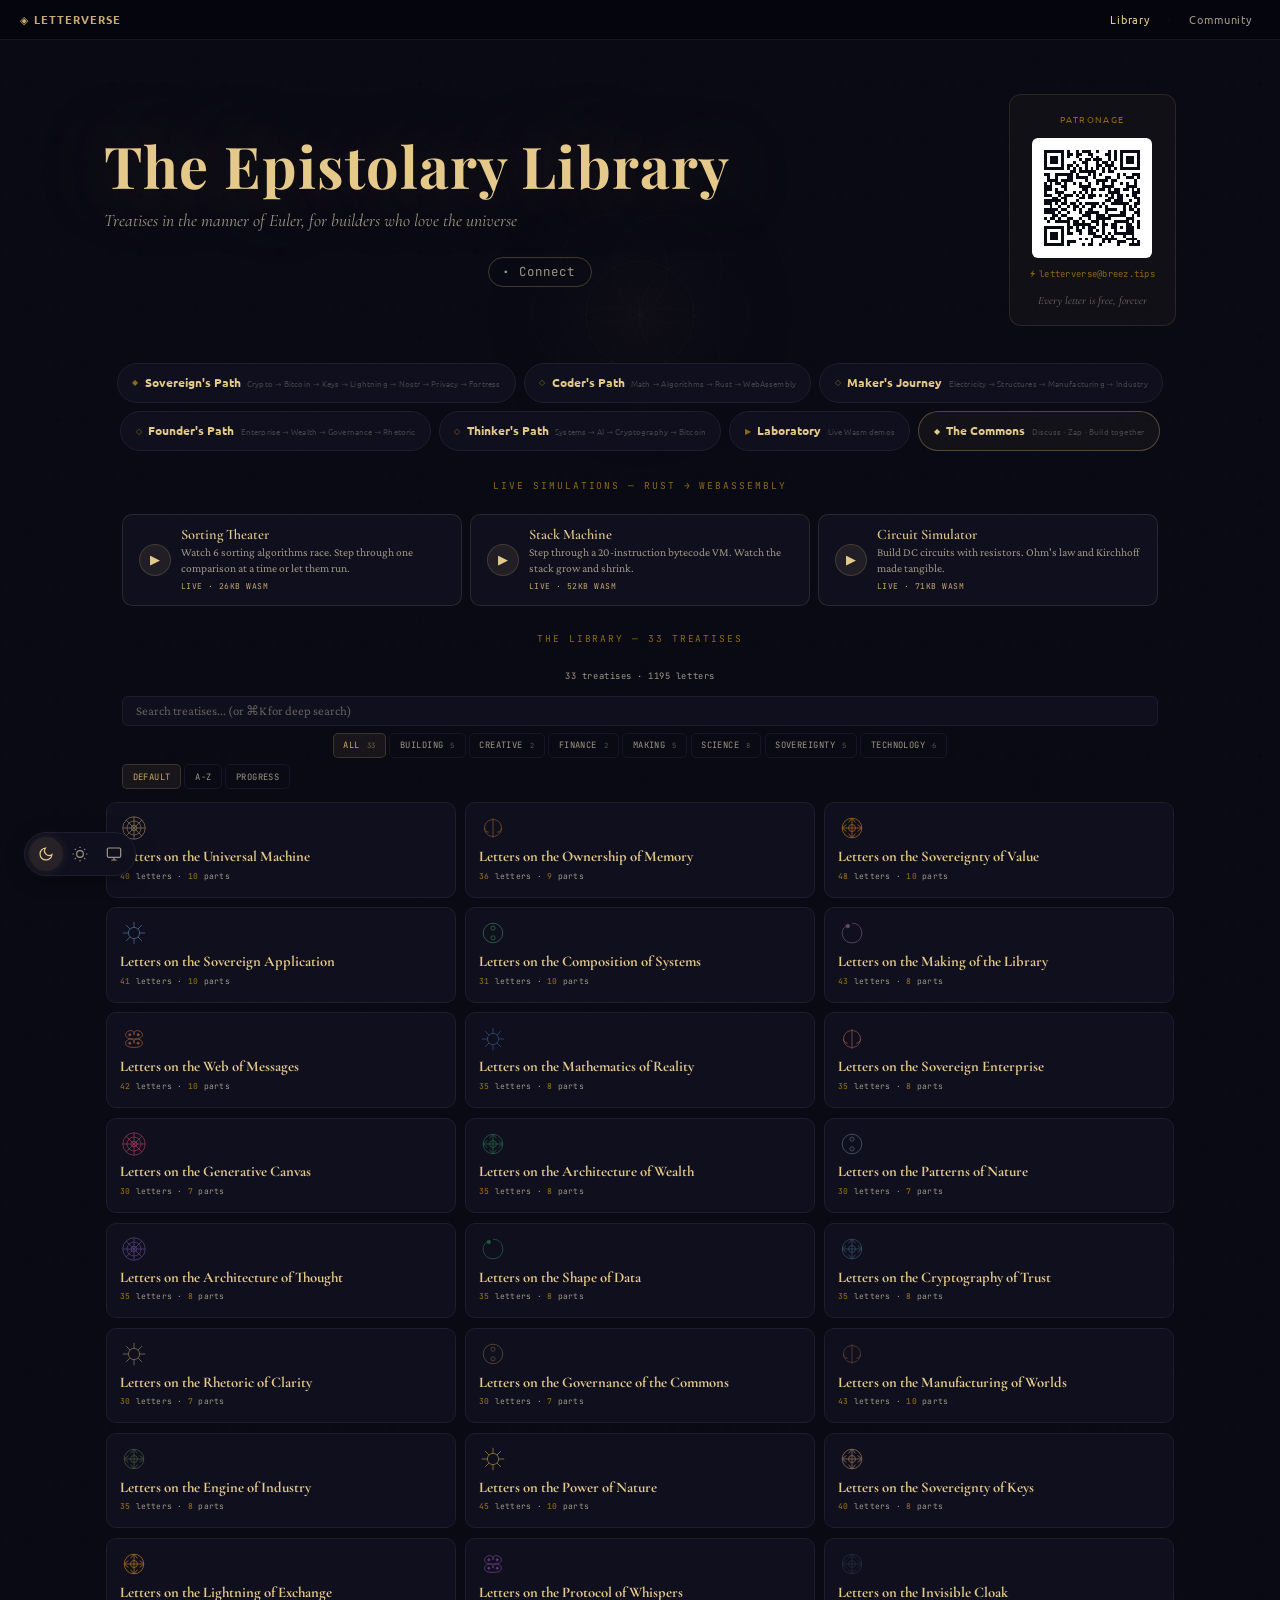
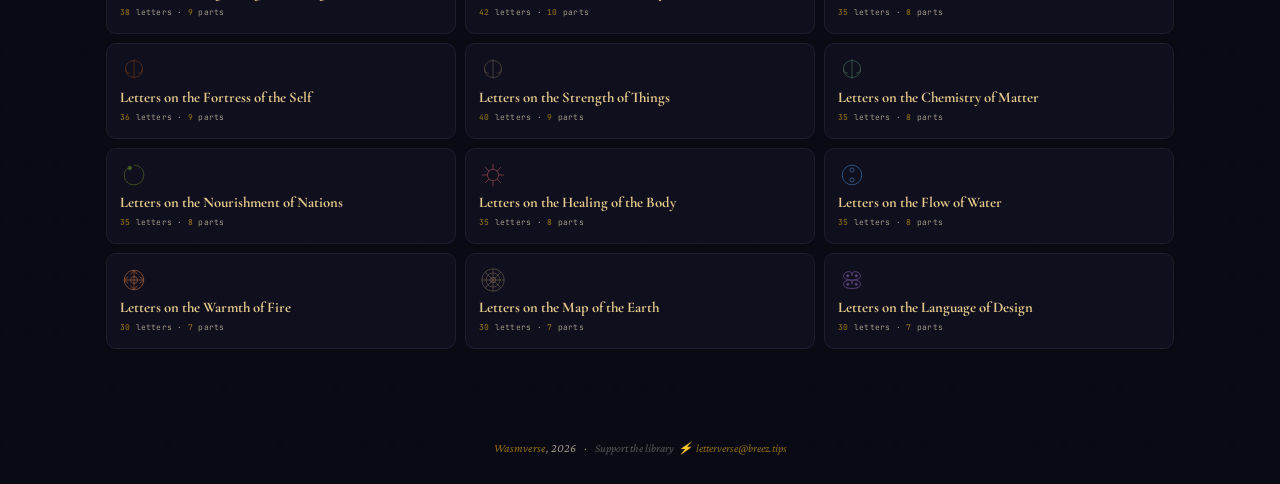
==== commit 332bdc34: "update app login" ====
--- a/docs/index.html
+++ b/docs/index.html
@@ -402,7 +402,18 @@
 
     setStatus('Waiting for wallet approval…');
 
-    const npub = await nostr.waitForGateAuth();
+    // iOS: when user returns from wallet app, update status to show we're verifying
+    const _onReturn = () => {
+      if (document.visibilityState === 'visible') setStatus('Verifying…');
+    };
+    document.addEventListener('visibilitychange', _onReturn);
+
+    let npub;
+    try {
+      npub = await nostr.waitForGateAuth();
+    } finally {
+      document.removeEventListener('visibilitychange', _onReturn);
+    }
     // Show ceremony before closing — let the reader see the math
     connView.hidden = true;
     doneView.hidden = false;
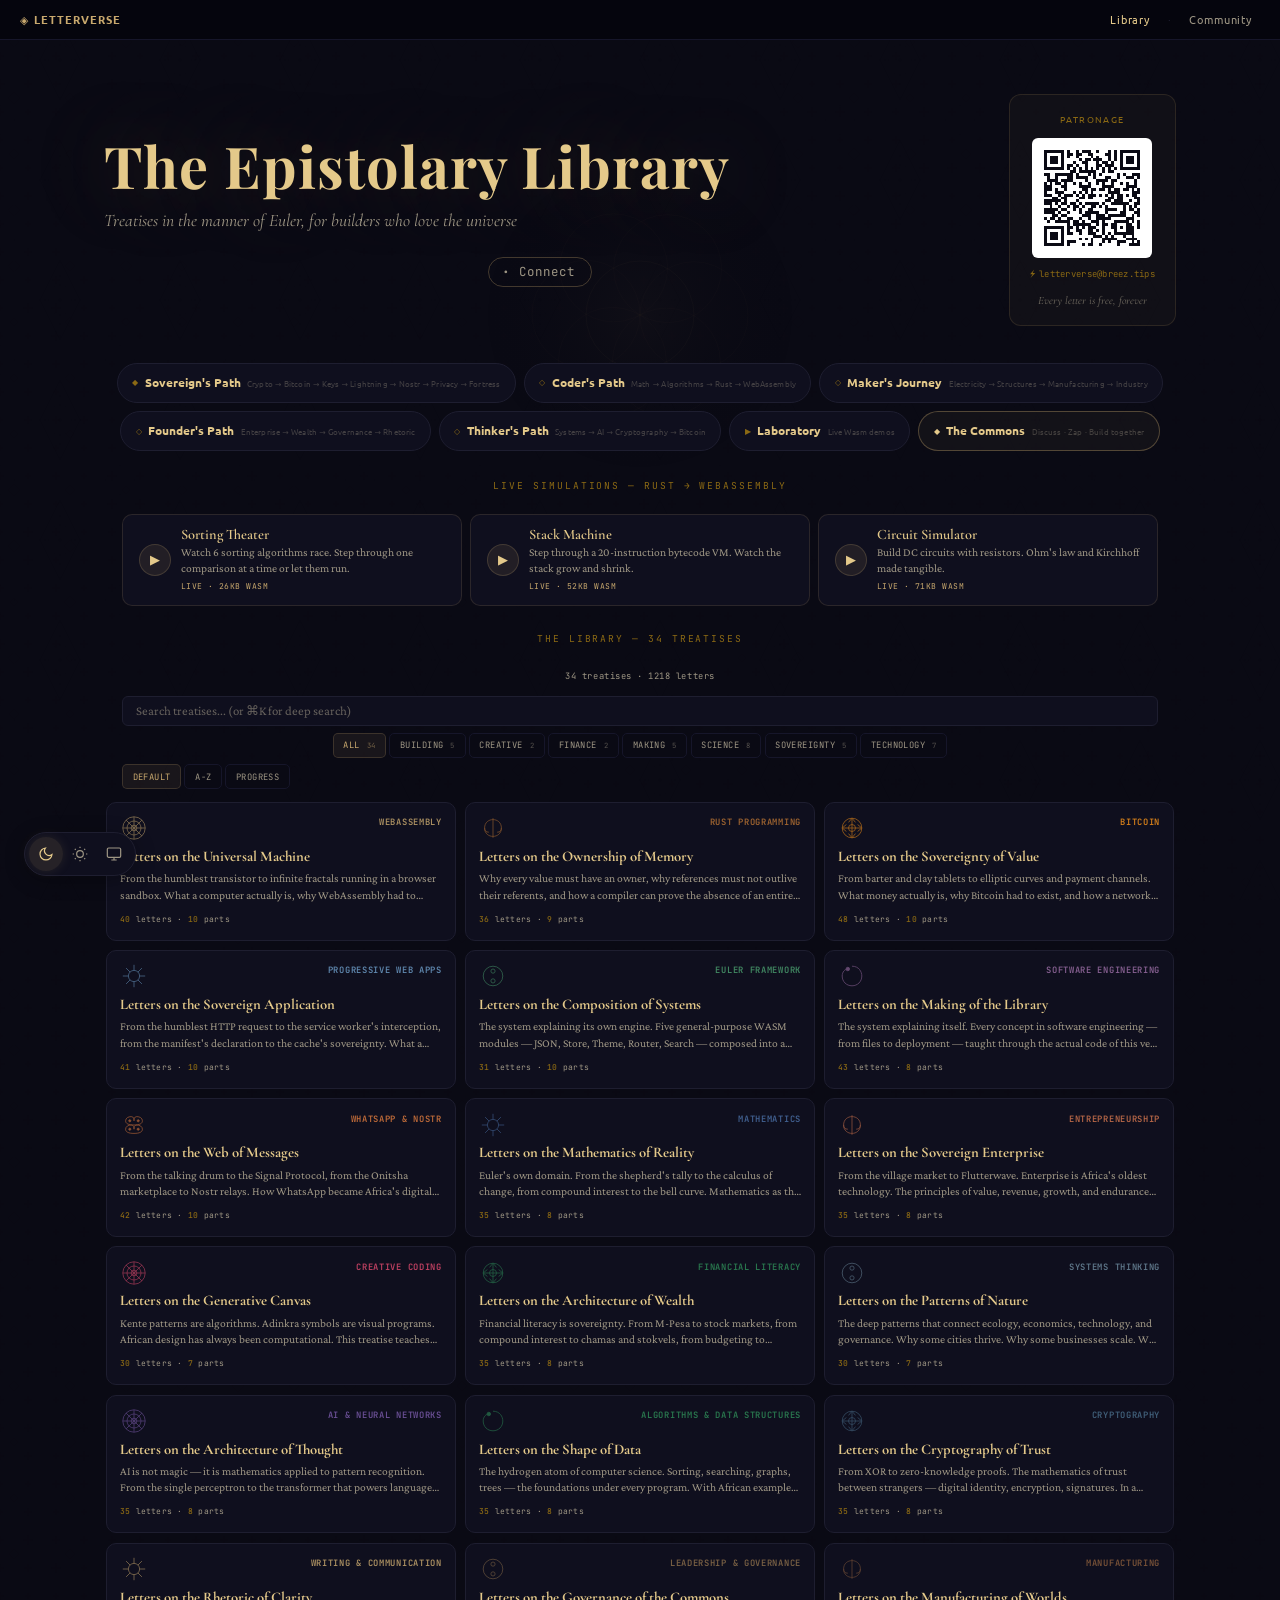
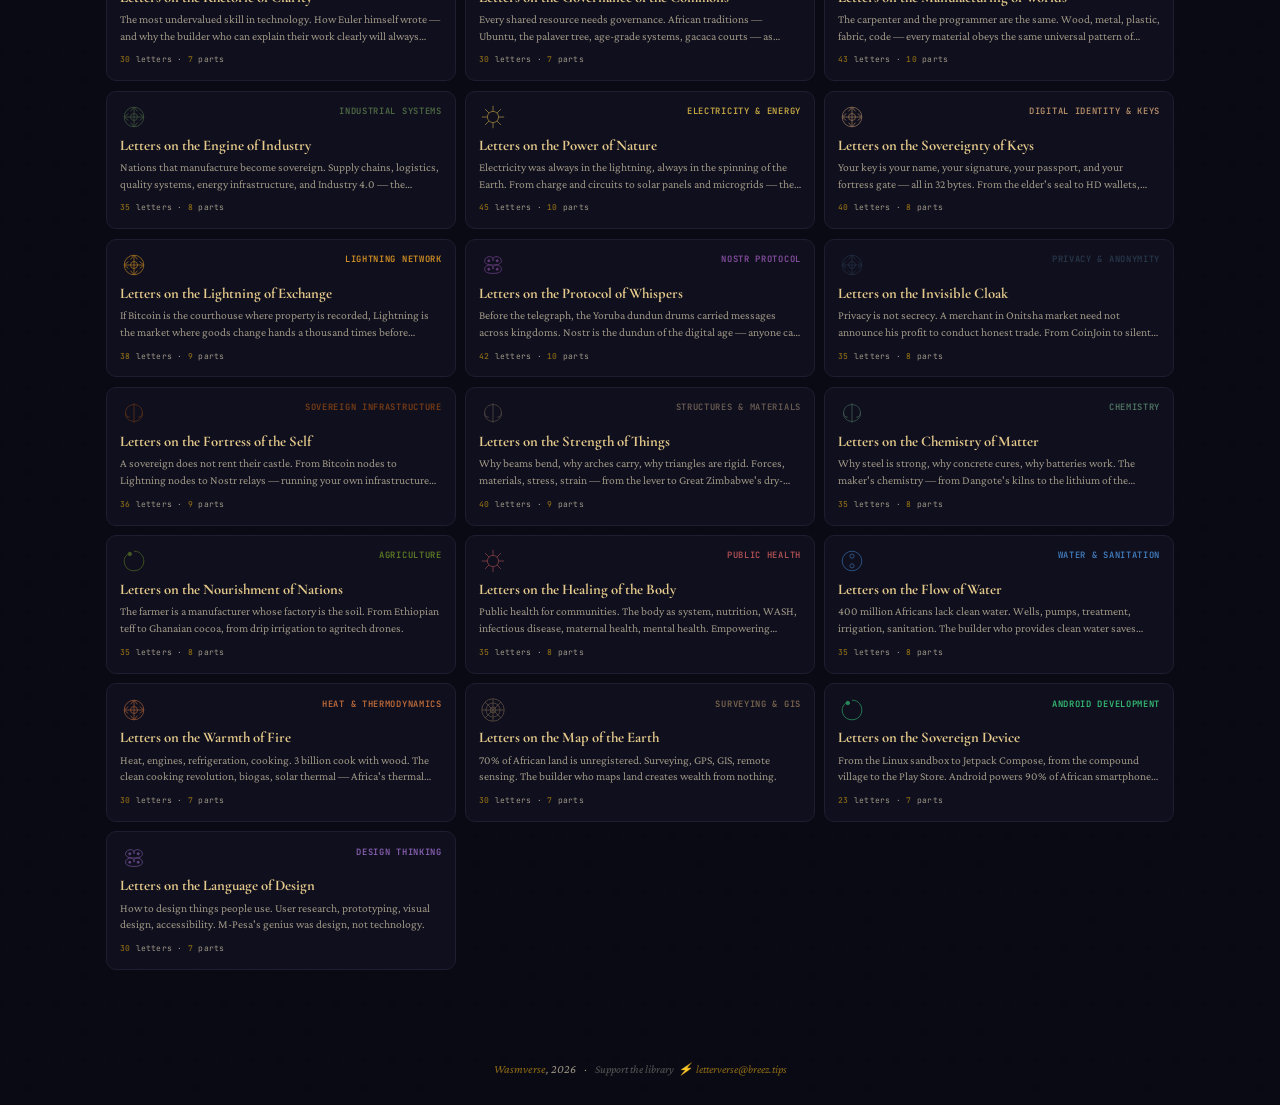
==== commit 263c681f: "Add book export (Markdown + PDF), card descriptions, search overview indexing, auth resume - Export " ====
--- a/docs/index.html
+++ b/docs/index.html
@@ -388,11 +388,22 @@
   qrCanvas.width = 0;
 
   try {
-    const { uri } = await nostr.generateGateUri({ origin: 'Letterverse' });
+    // Reuse a pending session if one exists (iOS killed the PWA mid-auth).
+    // Generating a new keypair would create a nonce the wallet never saw.
+    let uri;
+    if (nostr.hasPendingAuth()) {
+      uri = nostr.getPendingUri('Letterverse');
+      qrHint.textContent = 'Reconnecting…';
+      setStatus('Resuming sign-in…');
+    } else {
+      ({ uri } = await nostr.generateGateUri({ origin: 'Letterverse' }));
+    }
 
     // Render QR via WASM (no JS library)
     await nostr.renderQR(qrCanvas, uri, { scale: 4 });
-    qrHint.textContent = 'Scan with OBIVERSE wallet';
+    if (!qrHint.textContent.includes('Reconnect')) {
+      qrHint.textContent = 'Scan with OBIVERSE wallet';
+    }
 
     // Mobile: show deep link button
     if (isMobile()) {
--- a/docs/css/library.css
+++ b/docs/css/library.css
@@ -590,6 +590,23 @@
   height: 100%;
 }
 
+.card-header-right {
+  display: flex;
+  flex-direction: column;
+  align-items: flex-end;
+  gap: 0.25rem;
+}
+
+.card-topic {
+  font-family: var(--font-mono);
+  font-size: 0.55rem;
+  letter-spacing: 0.08em;
+  opacity: 0.85;
+  text-transform: uppercase;
+  font-weight: 600;
+  white-space: nowrap;
+}
+
 .card-pct {
   font-family: var(--font-code);
   font-size: 0.52rem;
@@ -609,7 +626,20 @@
   font-weight: 700;
   color: var(--gold-bright);
   line-height: 1.25;
-  margin-bottom: 0.2rem;
+  margin-bottom: 0.3rem;
+}
+
+.card-desc {
+  font-family: var(--font-body);
+  font-size: 0.72rem;
+  color: var(--text-dim);
+  line-height: 1.45;
+  margin-bottom: 0.5rem;
+  display: -webkit-box;
+  -webkit-line-clamp: 2;
+  line-clamp: 2;
+  -webkit-box-orient: vertical;
+  overflow: hidden;
 }
 
 .card-meta {
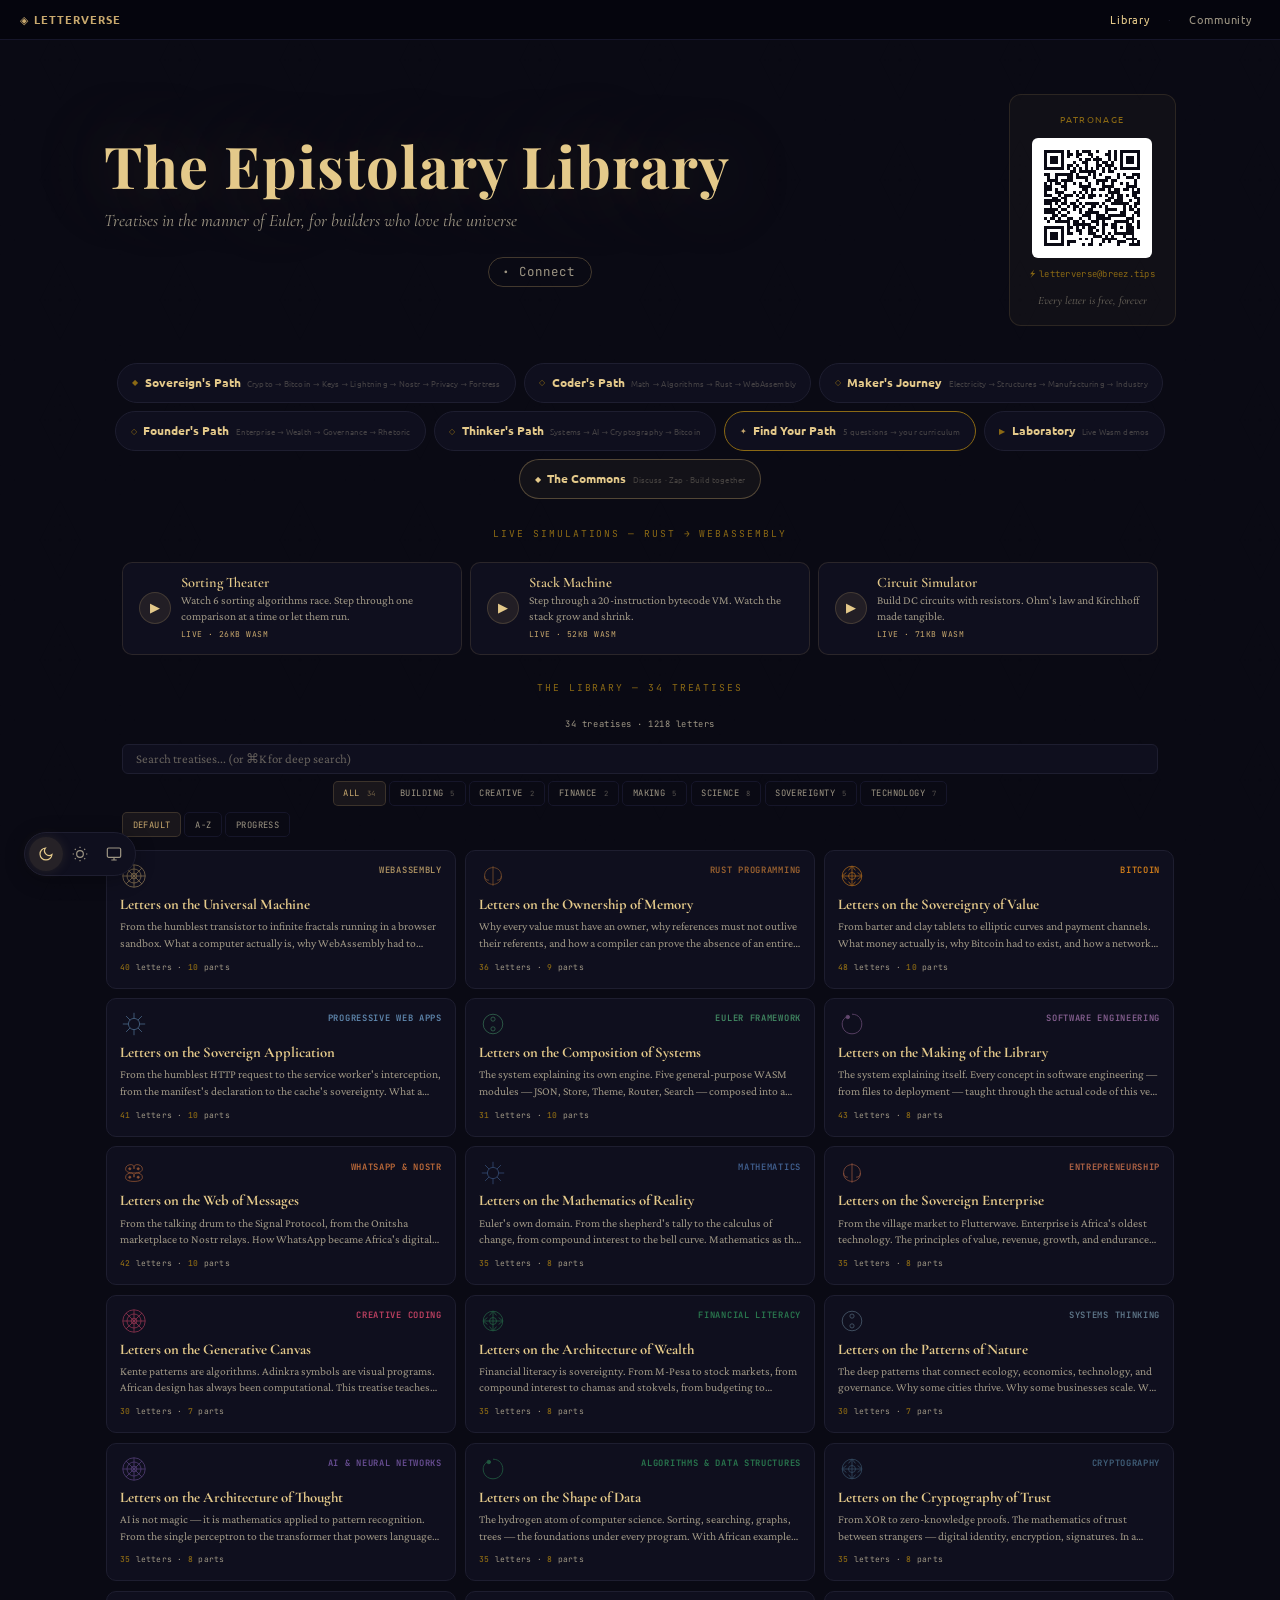
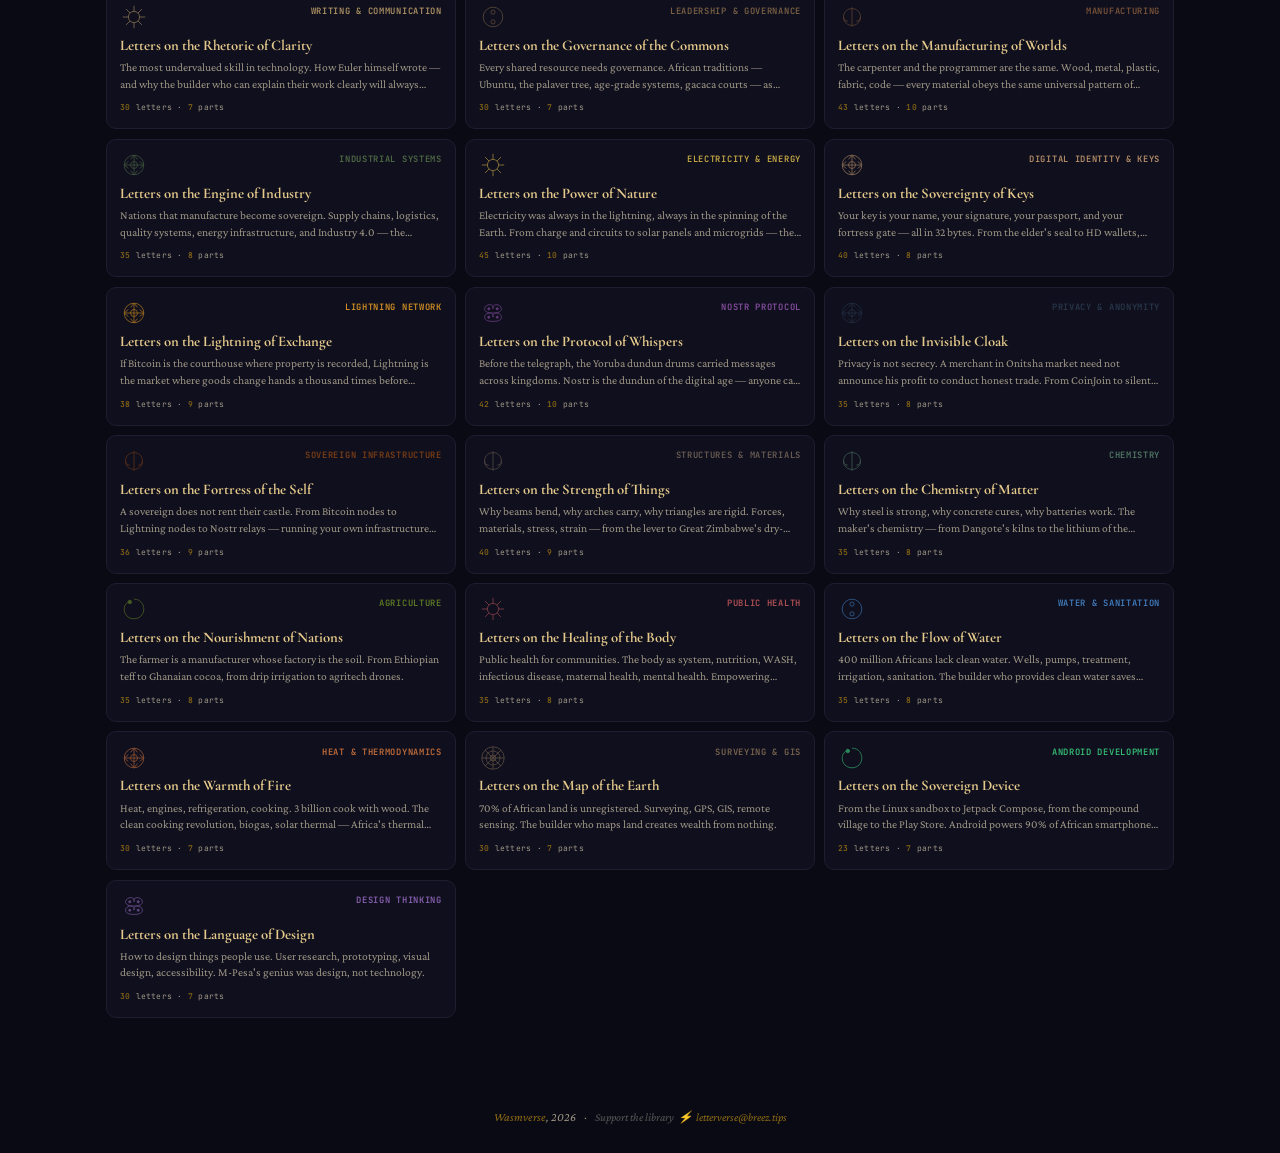
==== commit 47ae5ecd: "Add six platform features: Herald, Apprenticeship, Palaver Tree, Margin Notes, Certificates, Laborat" ====
--- a/docs/index.html
+++ b/docs/index.html
@@ -176,6 +176,11 @@
       <span class="compass-name">Thinker's Path</span>
       <span class="compass-trail">Systems → AI → Cryptography → Bitcoin</span>
     </a>
+    <a class="compass-pill quiz-pill" href="#" id="quiz-trigger">
+      <span class="compass-icon">&#10022;</span>
+      <span class="compass-name">Find Your Path</span>
+      <span class="compass-trail">5 questions &rarr; your curriculum</span>
+    </a>
     <a class="compass-pill lab-pill" href="#laboratory">
       <span class="compass-icon">&#9654;</span>
       <span class="compass-name">Laboratory</span>
@@ -312,6 +317,36 @@
       <button class="portal-disconnect-btn" id="portal-disconnect-btn">Disconnect Wallet</button>
     </section>
 
+  </div>
+</div>
+
+<!-- ═══════════════════════════════════════════════
+     SCROLL CERTIFICATE — Path completion celebration
+     ═══════════════════════════════════════════════ -->
+<div id="celebration-overlay" class="celebration-overlay" hidden>
+  <div class="celebration-modal">
+    <button class="celebration-close" aria-label="Close">&times;</button>
+    <canvas id="celebration-canvas" width="400" height="200"></canvas>
+    <div class="celebration-content" id="celebration-content">
+      <!-- Populated by JS -->
+    </div>
+  </div>
+</div>
+
+<!-- ═══════════════════════════════════════════════
+     APPRENTICESHIP QUIZ — "Find Your Path" overlay
+     ═══════════════════════════════════════════════ -->
+<div id="quiz-overlay" class="quiz-overlay" hidden>
+  <div class="quiz-modal">
+    <button class="quiz-close" aria-label="Close">&times;</button>
+    <div class="quiz-header">
+      <div class="quiz-title">Find Your Path</div>
+      <div class="quiz-subtitle">Five questions. Your personalised curriculum.</div>
+    </div>
+    <div class="quiz-body" id="quiz-body">
+      <!-- Slides rendered by library.js -->
+    </div>
+    <div class="quiz-progress" id="quiz-progress"></div>
   </div>
 </div>
 
--- a/docs/css/library.css
+++ b/docs/css/library.css
@@ -717,6 +717,344 @@
 .continue-banner a:hover .continue-arrow { transform: translateX(3px); }
 
 /* ═══════════════════════════════════════════════
+   THE HERALD — What's New banner
+   ═══════════════════════════════════════════════ */
+.herald-banner {
+  max-width: 1100px;
+  margin: 0 auto 1rem;
+  padding: 0 1rem;
+  position: relative;
+  z-index: 1;
+  opacity: 0; transform: translateY(15px);
+  animation: fadeUp 0.6s 0.3s ease forwards;
+  transition: opacity 0.3s ease, transform 0.3s ease;
+}
+.herald-summary {
+  display: flex; align-items: center; gap: 0.6rem;
+  padding: 0.55rem 1rem;
+  background: var(--bg-elevated);
+  border: 1px solid var(--border);
+  border-left: 3px solid var(--gold-dim);
+  border-radius: 10px;
+}
+.herald-icon {
+  font-size: 0.8rem; color: var(--gold);
+}
+.herald-text {
+  flex: 1;
+  font-family: var(--font-body);
+  font-size: 0.78rem; color: var(--text-dim);
+}
+.herald-toggle, .herald-dismiss {
+  background: none; border: none; cursor: pointer;
+  color: var(--text-dim); font-size: 0.8rem;
+  padding: 0.15rem 0.3rem; border-radius: 4px;
+  transition: color 0.2s ease;
+}
+.herald-toggle:hover, .herald-dismiss:hover { color: var(--gold); }
+.herald-details {
+  margin-top: 0.4rem;
+  padding: 0.5rem 1rem;
+  background: var(--bg-elevated);
+  border: 1px solid var(--border);
+  border-radius: 8px;
+}
+.herald-entry {
+  display: flex; gap: 0.8rem; align-items: baseline;
+  padding: 0.3rem 0;
+}
+.herald-entry + .herald-entry { border-top: 1px solid var(--border-subtle); }
+.herald-date {
+  font-family: var(--font-code);
+  font-size: 0.55rem; color: var(--gold-dim);
+  white-space: nowrap;
+}
+.herald-desc {
+  font-family: var(--font-body);
+  font-size: 0.72rem; color: var(--text);
+}
+
+/* ═══════════════════════════════════════════════
+   SCROLL CERTIFICATE — Celebration overlay
+   ═══════════════════════════════════════════════ */
+.celebration-overlay {
+  position: fixed; inset: 0; z-index: 10001;
+  display: flex; align-items: center; justify-content: center;
+  background: rgba(0,0,0,0.8);
+  backdrop-filter: blur(12px);
+}
+.celebration-modal {
+  position: relative;
+  width: min(520px, 92vw);
+  background: var(--bg-elevated);
+  border: 1px solid var(--gold-dim);
+  border-radius: 16px;
+  padding: 0;
+  overflow: hidden;
+  text-align: center;
+}
+.celebration-close {
+  position: absolute; top: 0.8rem; right: 1rem; z-index: 1;
+  background: none; border: none; cursor: pointer;
+  color: var(--text-dim); font-size: 1.4rem;
+  transition: color 0.2s;
+}
+.celebration-close:hover { color: var(--gold); }
+#celebration-canvas {
+  width: 100%; height: 120px;
+  display: block;
+}
+.celebration-content { padding: 0 2rem 1.5rem; }
+.celebration-title {
+  font-family: var(--font-code);
+  font-size: 0.6rem; color: var(--gold);
+  letter-spacing: 0.2em; text-transform: uppercase;
+  margin-bottom: 0.3rem;
+}
+.celebration-path {
+  font-family: var(--font-display);
+  font-size: 1.8rem; color: var(--gold-bright);
+  margin-bottom: 0.8rem;
+}
+.celebration-books {
+  font-family: var(--font-heading);
+  font-size: 0.78rem; color: var(--text-dim);
+  line-height: 1.8;
+  margin-bottom: 0.6rem;
+}
+.celebration-book { white-space: nowrap; }
+.celebration-subtitle {
+  font-family: var(--font-body);
+  font-size: 0.72rem; color: var(--text-dim);
+  font-style: italic;
+  margin-bottom: 1rem;
+}
+.celebration-actions {
+  display: flex; gap: 0.6rem; justify-content: center;
+  margin-bottom: 1rem;
+}
+.celebration-download {
+  background: var(--gold-dim); color: var(--bg);
+  border: none; border-radius: 8px;
+  padding: 0.5rem 1.2rem;
+  font-family: var(--font-code);
+  font-size: 0.6rem; letter-spacing: 0.08em;
+  cursor: pointer; transition: background 0.2s;
+}
+.celebration-download:hover { background: var(--gold); }
+.celebration-download:disabled { opacity: 0.6; cursor: not-allowed; }
+.celebration-dismiss {
+  background: none; border: 1px solid var(--border);
+  border-radius: 8px; padding: 0.5rem 1.2rem;
+  color: var(--text-dim);
+  font-family: var(--font-code);
+  font-size: 0.6rem; cursor: pointer;
+  transition: color 0.2s;
+}
+.celebration-dismiss:hover { color: var(--gold); }
+.celebration-lightning { margin-top: 0.5rem; }
+.celebration-zap {
+  font-family: var(--font-code);
+  font-size: 0.55rem; color: var(--gold-dim);
+  text-decoration: none;
+  transition: color 0.2s;
+}
+.celebration-zap:hover { color: var(--gold-bright); }
+
+/* ═══════════════════════════════════════════════
+   APPRENTICESHIP QUIZ — "Find Your Path" overlay
+   ═══════════════════════════════════════════════ */
+.quiz-overlay {
+  position: fixed; inset: 0; z-index: 10000;
+  display: flex; align-items: center; justify-content: center;
+  background: rgba(0,0,0,0.7);
+  backdrop-filter: blur(8px);
+}
+.quiz-modal {
+  position: relative;
+  width: min(480px, 92vw);
+  max-height: 85vh; overflow-y: auto;
+  background: var(--bg-elevated);
+  border: 1px solid var(--border);
+  border-radius: 16px;
+  padding: 2rem;
+}
+.quiz-close {
+  position: absolute; top: 0.8rem; right: 1rem;
+  background: none; border: none; cursor: pointer;
+  color: var(--text-dim); font-size: 1.4rem;
+  transition: color 0.2s;
+}
+.quiz-close:hover { color: var(--gold); }
+.quiz-header { text-align: center; margin-bottom: 1.5rem; }
+.quiz-title {
+  font-family: var(--font-display);
+  font-size: 1.6rem; color: var(--gold-bright);
+}
+.quiz-subtitle {
+  font-family: var(--font-body);
+  font-size: 0.8rem; color: var(--text-dim); margin-top: 0.3rem;
+}
+.quiz-question {
+  font-family: var(--font-heading);
+  font-size: 1.15rem; color: var(--text-bright);
+  text-align: center; margin-bottom: 1.2rem;
+}
+.quiz-options { display: flex; flex-direction: column; gap: 0.5rem; }
+.quiz-option {
+  display: block; width: 100%;
+  padding: 0.7rem 1rem;
+  background: var(--bg);
+  border: 1px solid var(--border);
+  border-radius: 10px;
+  color: var(--text);
+  font-family: var(--font-body);
+  font-size: 0.82rem;
+  cursor: pointer;
+  text-align: left;
+  transition: border-color 0.2s, background 0.2s;
+}
+.quiz-option:hover {
+  border-color: var(--gold-dim);
+  background: var(--bg-elevated);
+}
+.quiz-progress {
+  text-align: center; margin-top: 1rem;
+  font-family: var(--font-code);
+  font-size: 0.55rem; color: var(--text-dim);
+  letter-spacing: 0.1em; text-transform: uppercase;
+}
+
+/* Quiz result */
+.quiz-result-title {
+  font-family: var(--font-display);
+  font-size: 1.3rem; color: var(--gold-bright);
+  text-align: center;
+}
+.quiz-result-subtitle {
+  font-family: var(--font-body);
+  font-size: 0.75rem; color: var(--text-dim);
+  text-align: center; margin: 0.3rem 0 1.2rem;
+}
+.quiz-weeks { display: flex; flex-direction: column; gap: 0.6rem; }
+.quiz-week {
+  padding: 0.5rem 0;
+  border-bottom: 1px solid var(--border-subtle);
+}
+.quiz-week-num {
+  font-family: var(--font-code);
+  font-size: 0.55rem; color: var(--gold-dim);
+  letter-spacing: 0.12em; text-transform: uppercase;
+  margin-bottom: 0.3rem;
+}
+.quiz-week-book {
+  display: block;
+  padding: 0.3rem 0.6rem;
+  font-family: var(--font-heading);
+  font-size: 0.82rem; color: var(--text);
+  text-decoration: none;
+  border-left: 2px solid var(--card-accent, var(--gold-dim));
+  margin-bottom: 0.2rem;
+  transition: color 0.2s;
+}
+.quiz-week-book:hover { color: var(--gold-bright); }
+.quiz-week-letters {
+  font-family: var(--font-code);
+  font-size: 0.52rem; color: var(--text-dim);
+}
+.quiz-actions {
+  display: flex; gap: 0.6rem; margin-top: 1.2rem; justify-content: center;
+}
+.quiz-done {
+  background: var(--gold-dim) !important;
+  color: var(--bg) !important;
+  border-color: var(--gold) !important;
+  font-weight: 600;
+}
+.quiz-retake {
+  background: none; border: 1px solid var(--border);
+  border-radius: 10px; padding: 0.5rem 1rem;
+  color: var(--text-dim); cursor: pointer;
+  font-family: var(--font-body); font-size: 0.75rem;
+  transition: color 0.2s;
+}
+.quiz-retake:hover { color: var(--gold); }
+
+/* ── Curriculum section (above book grid) ────── */
+.curriculum-section {
+  max-width: 1100px;
+  margin: 0 auto 1.5rem;
+  padding: 0 1rem;
+  position: relative; z-index: 1;
+  opacity: 0; transform: translateY(15px);
+  animation: fadeUp 0.6s 0.2s ease forwards;
+}
+.curriculum-header {
+  display: flex; align-items: center; gap: 0.6rem;
+  margin-bottom: 0.6rem;
+}
+.curriculum-label {
+  font-family: var(--font-code);
+  font-size: 0.55rem; color: var(--gold);
+  letter-spacing: 0.15em; text-transform: uppercase;
+}
+.curriculum-meta {
+  font-family: var(--font-code);
+  font-size: 0.52rem; color: var(--text-dim);
+  flex: 1;
+}
+.curriculum-retake {
+  background: none; border: none; cursor: pointer;
+  color: var(--text-dim); font-size: 0.9rem;
+  transition: color 0.2s;
+}
+.curriculum-retake:hover { color: var(--gold); }
+.curriculum-timeline {
+  display: flex; gap: 0.5rem;
+  overflow-x: auto;
+  padding: 0.3rem 0 0.6rem;
+  scrollbar-width: thin;
+  scrollbar-color: var(--border) transparent;
+}
+.curriculum-week {
+  flex: 0 0 auto;
+  min-width: 160px; max-width: 220px;
+  padding: 0.6rem;
+  background: var(--bg-elevated);
+  border: 1px solid var(--border);
+  border-radius: 10px;
+}
+.curriculum-week-marker {
+  font-family: var(--font-code);
+  font-size: 0.5rem; color: var(--gold-dim);
+  letter-spacing: 0.12em; text-transform: uppercase;
+  margin-bottom: 0.4rem;
+}
+.curriculum-book {
+  display: flex; align-items: baseline; gap: 0.3rem;
+  padding: 0.25rem 0;
+  text-decoration: none;
+  border-left: 2px solid var(--card-accent, var(--gold-dim));
+  padding-left: 0.5rem;
+  margin-bottom: 0.2rem;
+}
+.curriculum-book-title {
+  font-family: var(--font-heading);
+  font-size: 0.72rem; color: var(--text);
+  transition: color 0.2s;
+}
+.curriculum-book:hover .curriculum-book-title { color: var(--gold-bright); }
+.curriculum-book-pct {
+  font-family: var(--font-code);
+  font-size: 0.48rem; color: var(--gold);
+  white-space: nowrap;
+}
+
+/* Quiz pill glow */
+.quiz-pill { border-color: var(--gold-dim); }
+.quiz-pill .compass-icon { color: var(--gold); }
+
+/* ═══════════════════════════════════════════════
    LIBRARY CONTROLS
    ═══════════════════════════════════════════════ */
 .library-controls {
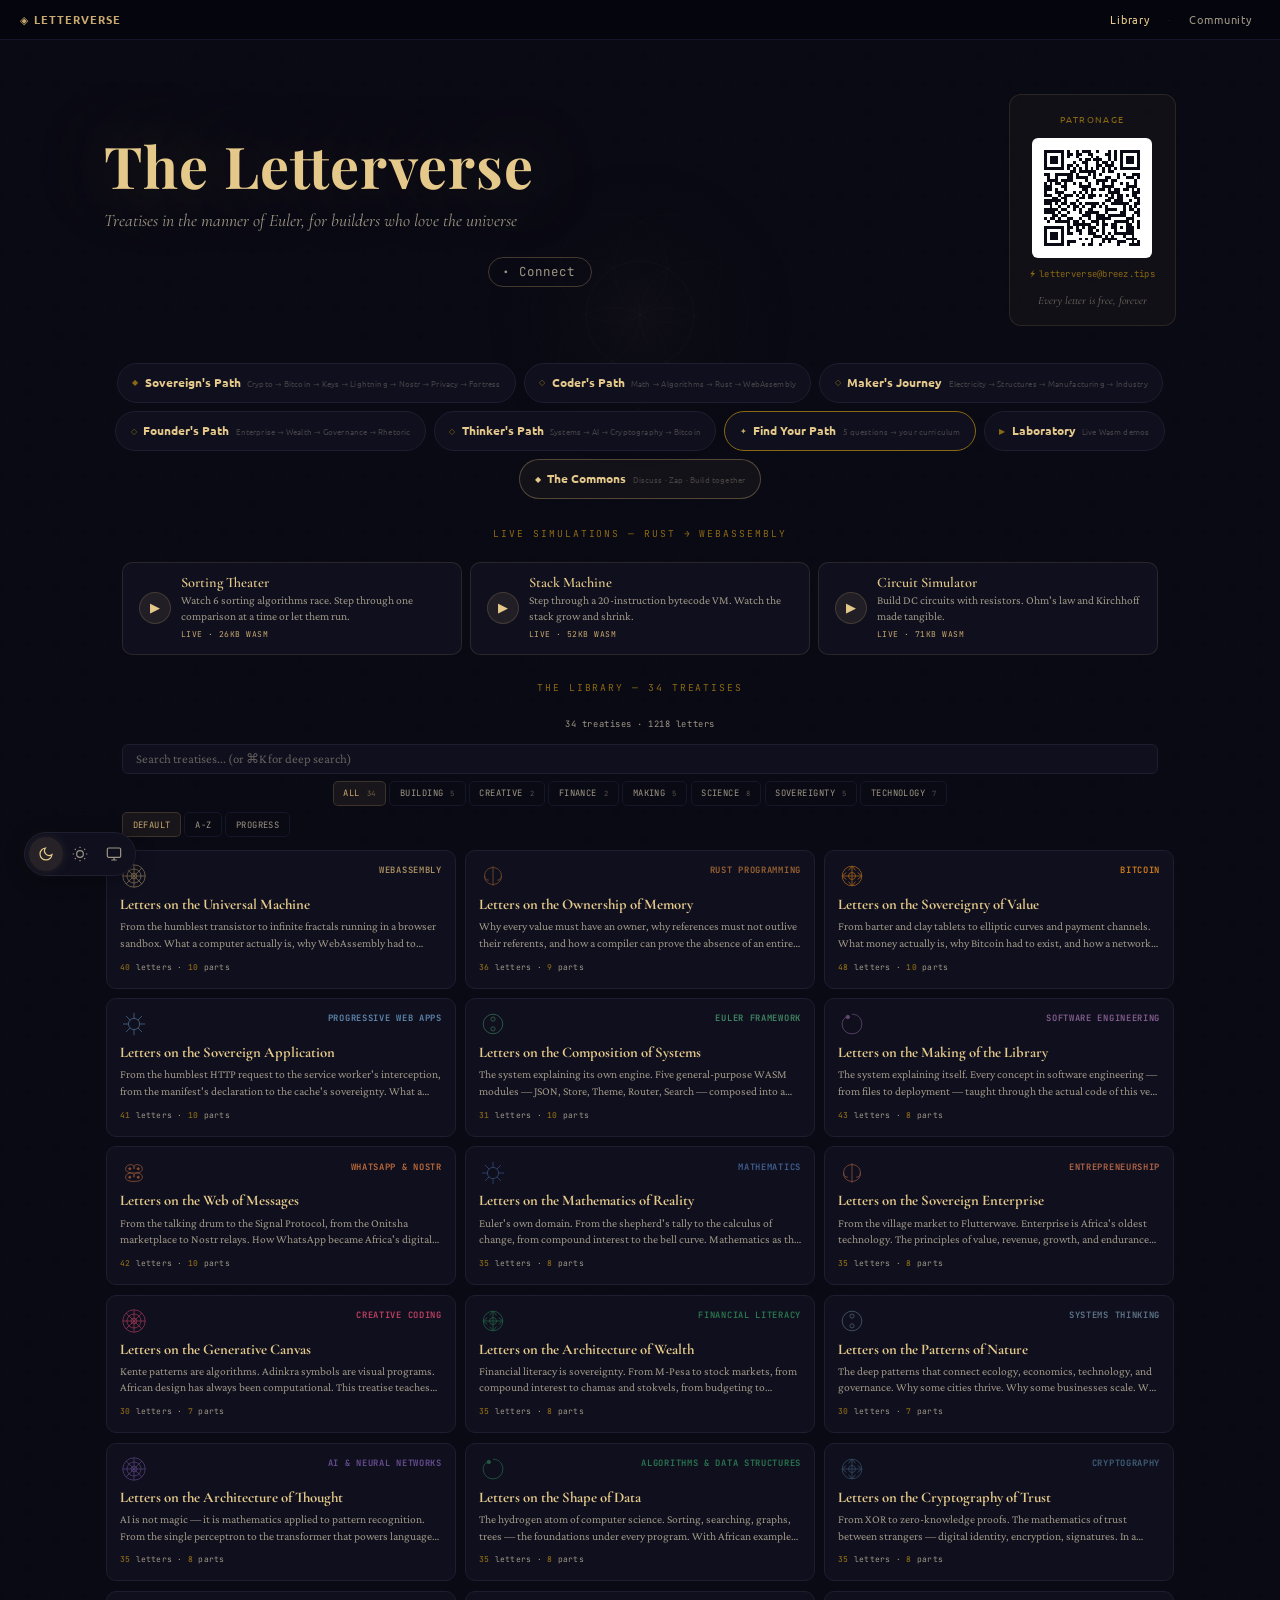
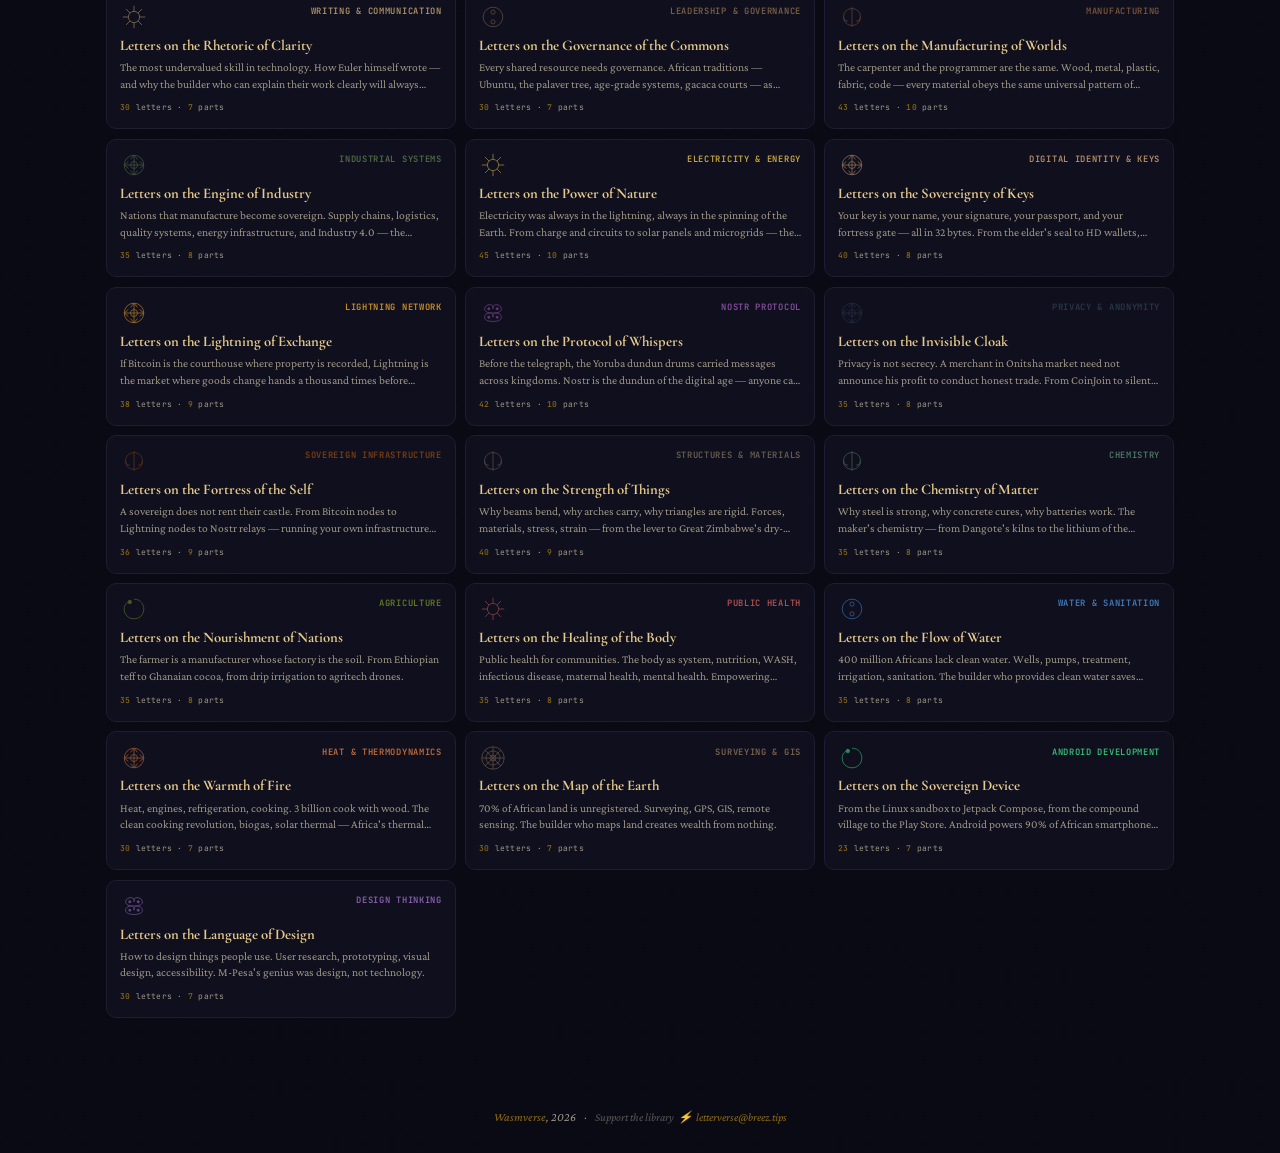
==== commit e15e5b87: "Rename app from "The Epistolary Library" to "The Letterverse" Updated across 14 files: HTML titles, " ====
--- a/docs/index.html
+++ b/docs/index.html
@@ -3,26 +3,26 @@
 <head>
 <meta charset="UTF-8">
 <meta name="viewport" content="width=device-width, initial-scale=1.0">
-<title>The Epistolary Library</title>
+<title>The Letterverse</title>
 <meta name="description" content="A free digital university of 33 treatises and 1,195 letters teaching technology, science, finance, and sovereignty from first principles — in the voice of Euler, grounded in African reality.">
 <meta name="theme-color" content="#0a0a14">
 <link rel="canonical" href="https://obiverse.github.io/wasmverse/">
 <meta property="og:type" content="website">
 <meta property="og:url" content="https://obiverse.github.io/wasmverse/">
-<meta property="og:title" content="The Epistolary Library — 33 Treatises for Builders">
+<meta property="og:title" content="The Letterverse — 33 Treatises for Builders">
 <meta property="og:description" content="A free digital university teaching technology, science, finance, and sovereignty from first principles — in the voice of Euler, grounded in African reality. 1,195 letters. Live WebAssembly demos. Works offline.">
 <meta property="og:image" content="https://obiverse.github.io/wasmverse/og-image.png">
 <meta property="og:image:width" content="1200">
 <meta property="og:image:height" content="630">
 <meta name="twitter:card" content="summary_large_image">
-<meta name="twitter:title" content="The Epistolary Library — 33 Treatises for Builders">
+<meta name="twitter:title" content="The Letterverse — 33 Treatises for Builders">
 <meta name="twitter:description" content="Free digital university: Bitcoin, Rust, WebAssembly, cryptography, AI, and 28 more subjects taught from first principles in the voice of Euler. Works offline.">
 <meta name="twitter:image" content="https://obiverse.github.io/wasmverse/og-image.png">
 <script type="application/ld+json">
 {
   "@context": "https://schema.org",
   "@type": "WebSite",
-  "name": "The Epistolary Library",
+  "name": "The Letterverse",
   "description": "Treatises in the manner of Euler's Letters to a German Princess — for builders who love the universe",
   "url": "https://obiverse.github.io/wasmverse/",
   "publisher": {
@@ -69,7 +69,7 @@
      ═══════════════════════════════════════════════ -->
 <section class="hero">
   <div class="hero-left">
-    <h1>The Epistolary Library</h1>
+    <h1>The Letterverse</h1>
     <p class="tagline">Treatises in the manner of Euler, for builders who love the universe</p>
     <div class="identity-bar">
       <button class="identity-btn" id="identity-btn" aria-label="Connect your sovereign identity">
--- a/docs/css/base.css
+++ b/docs/css/base.css
@@ -1,6 +1,6 @@
 /* ═══════════════════════════════════════════════
    BASE — Variables, reset, body, typography
-   Shared across all pages of the Epistolary Library
+   Shared across all pages of the Letterverse
    ═══════════════════════════════════════════════ */
 
 :root {
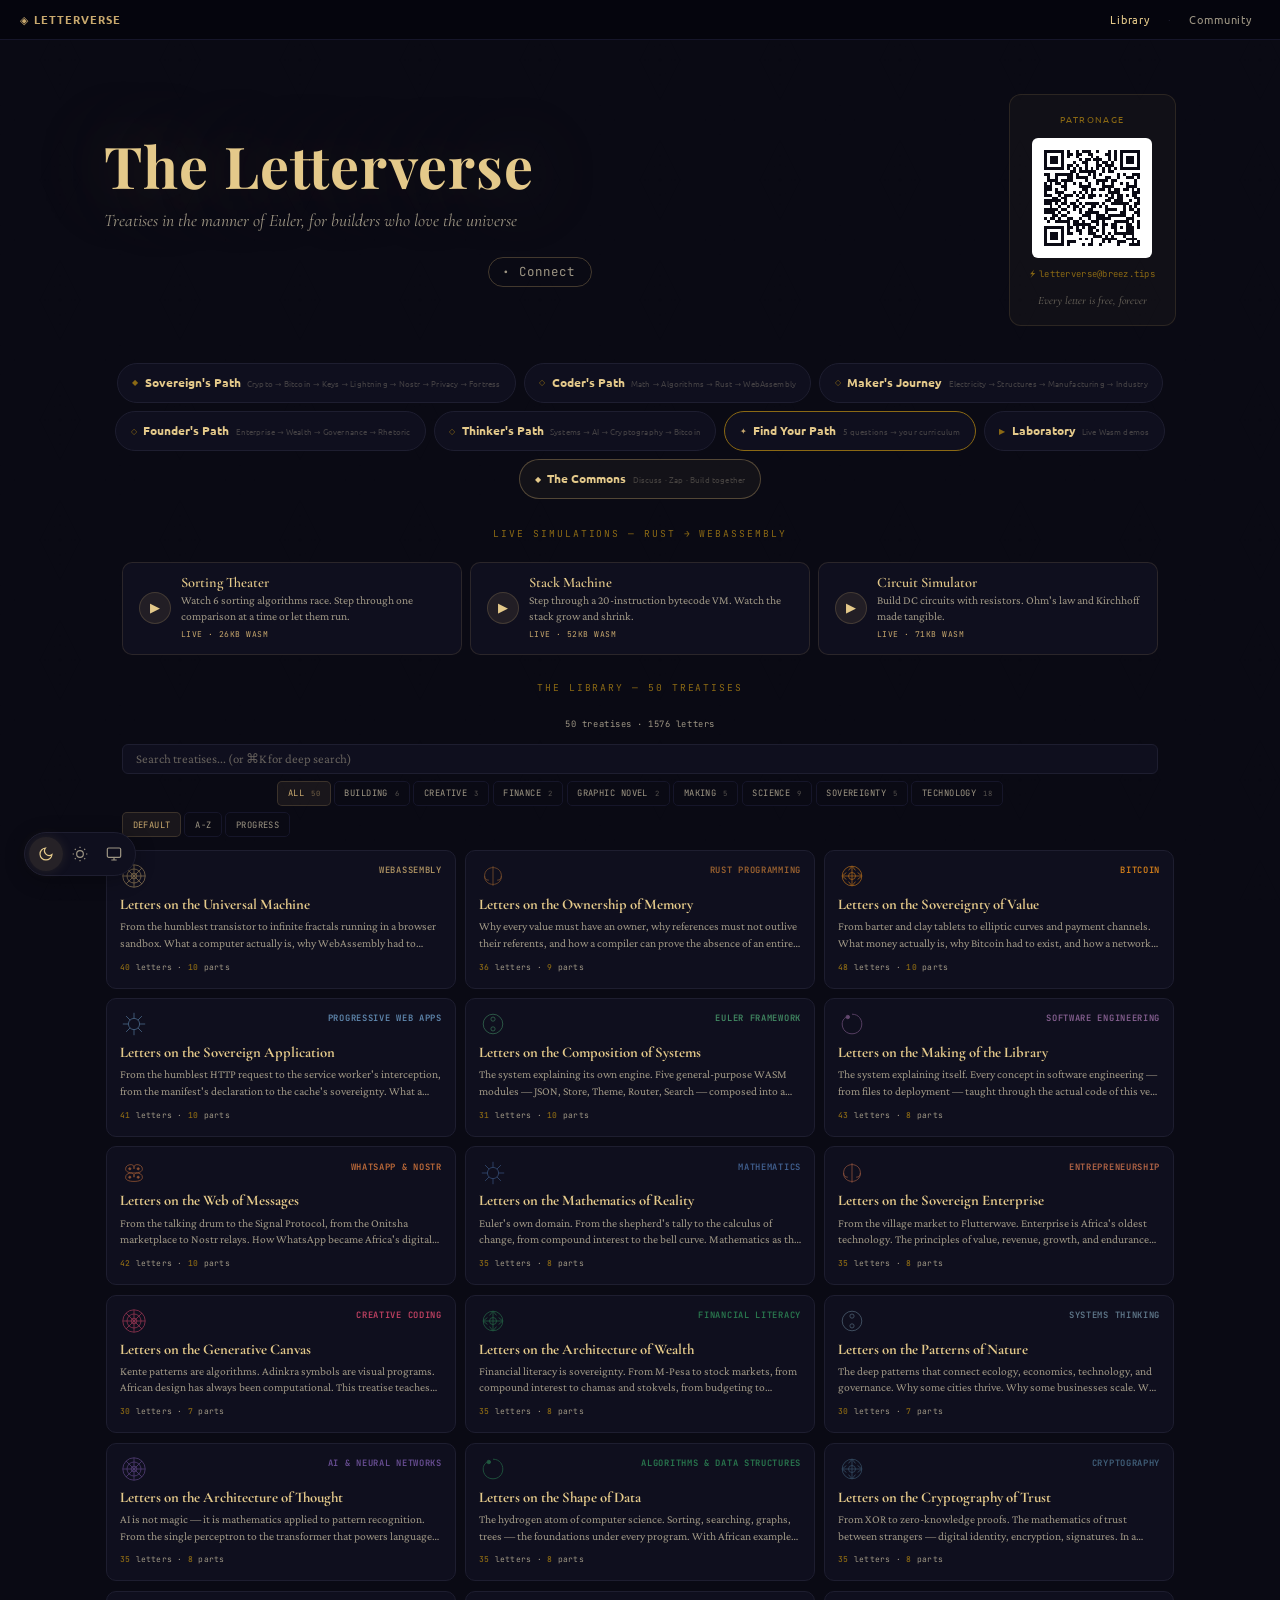
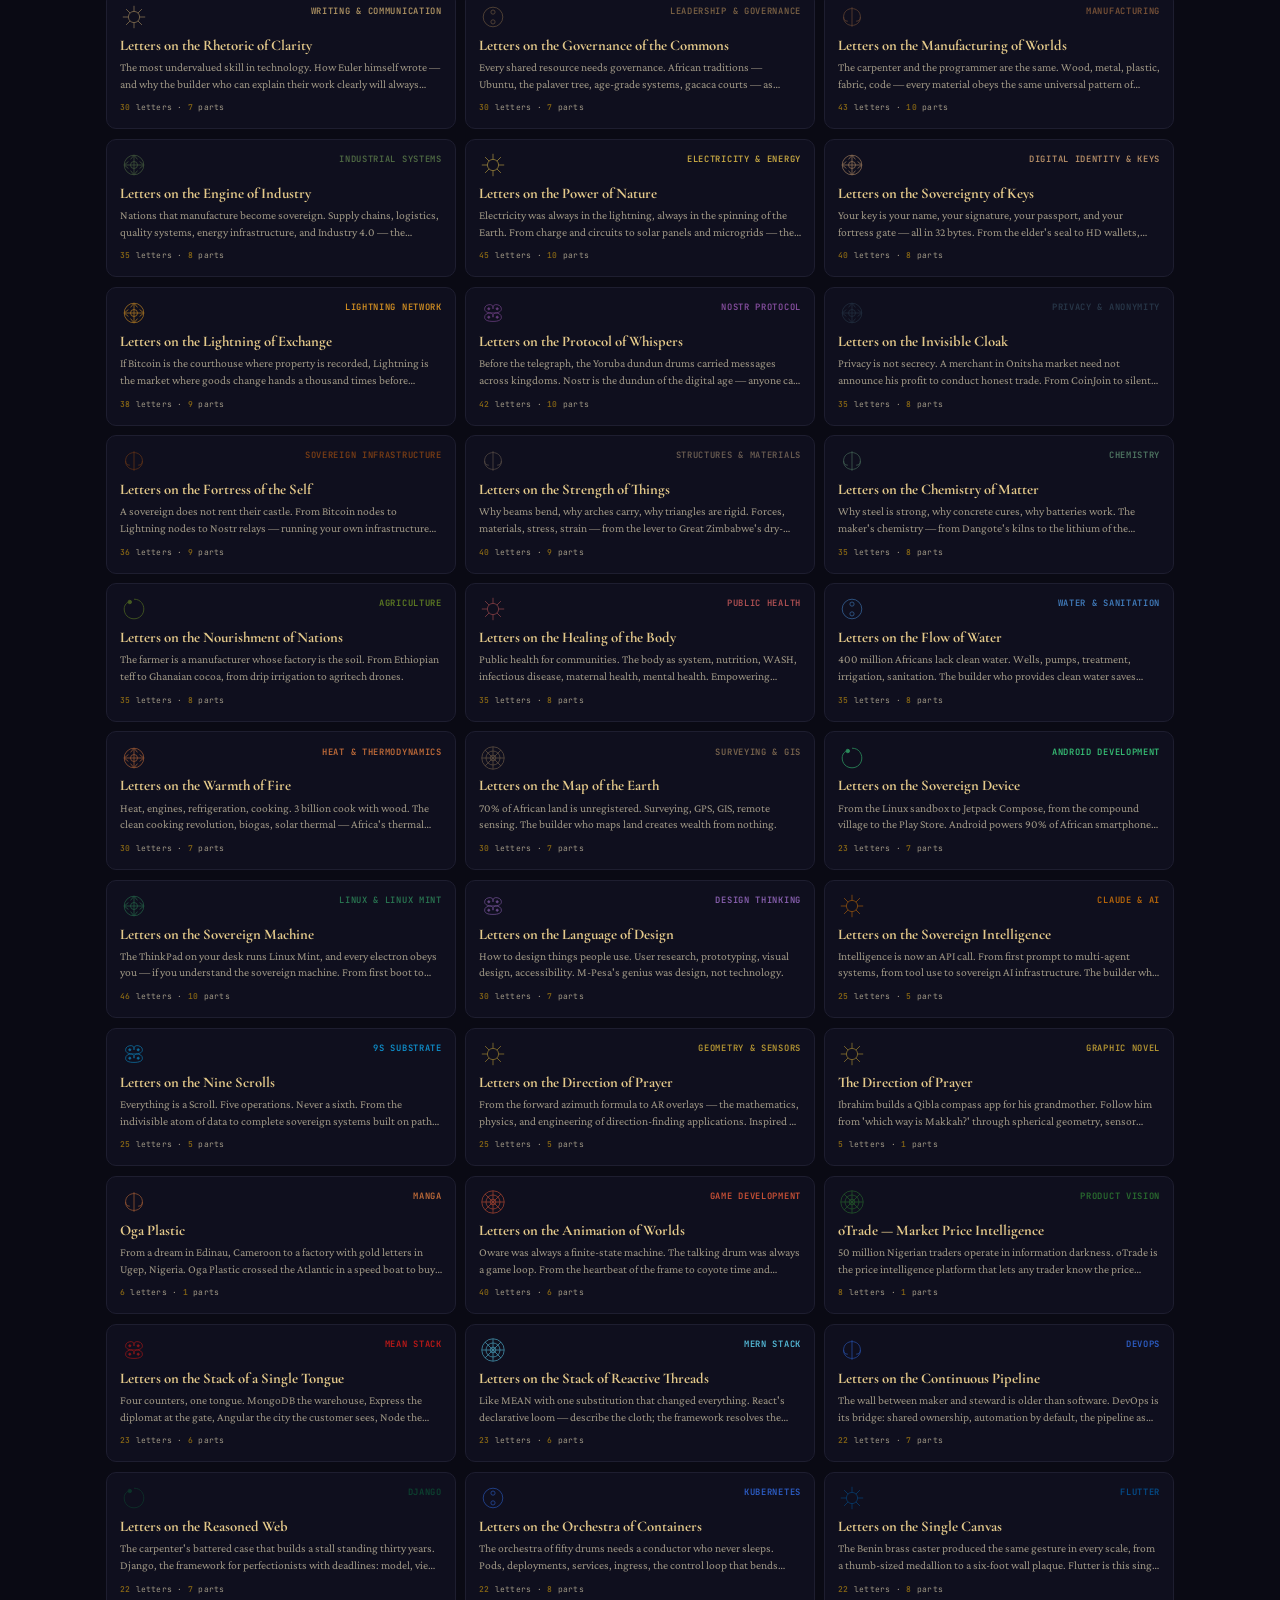
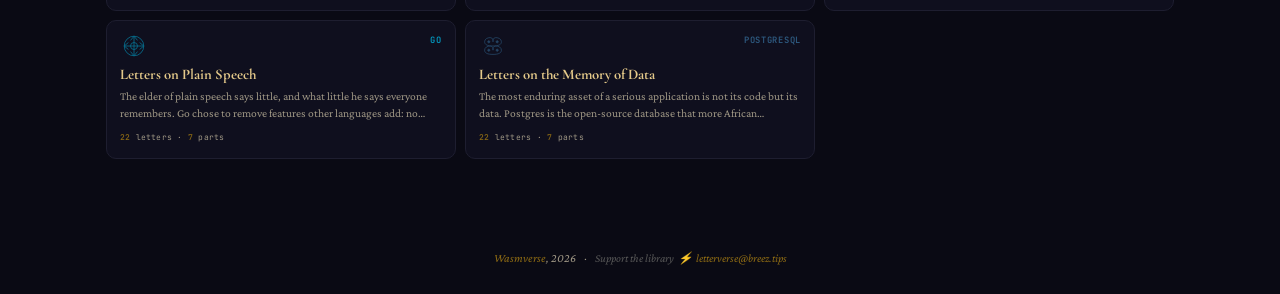
==== commit e76b2833: "Add 8 new treatises — MEAN, MERN, DevOps, Django, Kubernetes, Flutter, Go, Postgres 178 new letters " ====
--- a/docs/index.html
+++ b/docs/index.html
@@ -4,19 +4,19 @@
 <meta charset="UTF-8">
 <meta name="viewport" content="width=device-width, initial-scale=1.0">
 <title>The Letterverse</title>
-<meta name="description" content="A free digital university of 33 treatises and 1,195 letters teaching technology, science, finance, and sovereignty from first principles — in the voice of Euler, grounded in African reality.">
+<meta name="description" content="A free digital university of 50 treatises and 1,576 letters teaching technology, science, finance, and sovereignty from first principles — in the voice of Euler, grounded in African reality.">
 <meta name="theme-color" content="#0a0a14">
 <link rel="canonical" href="https://obiverse.github.io/wasmverse/">
 <meta property="og:type" content="website">
 <meta property="og:url" content="https://obiverse.github.io/wasmverse/">
-<meta property="og:title" content="The Letterverse — 33 Treatises for Builders">
-<meta property="og:description" content="A free digital university teaching technology, science, finance, and sovereignty from first principles — in the voice of Euler, grounded in African reality. 1,195 letters. Live WebAssembly demos. Works offline.">
+<meta property="og:title" content="The Letterverse — 50 Treatises for Builders">
+<meta property="og:description" content="A free digital university teaching technology, science, finance, and sovereignty from first principles — in the voice of Euler, grounded in African reality. 1,576 letters. Live WebAssembly demos. Works offline.">
 <meta property="og:image" content="https://obiverse.github.io/wasmverse/og-image.png">
 <meta property="og:image:width" content="1200">
 <meta property="og:image:height" content="630">
 <meta name="twitter:card" content="summary_large_image">
-<meta name="twitter:title" content="The Letterverse — 33 Treatises for Builders">
-<meta name="twitter:description" content="Free digital university: Bitcoin, Rust, WebAssembly, cryptography, AI, and 28 more subjects taught from first principles in the voice of Euler. Works offline.">
+<meta name="twitter:title" content="The Letterverse — 50 Treatises for Builders">
+<meta name="twitter:description" content="Free digital university: Bitcoin, Rust, WebAssembly, cryptography, AI, Django, Flutter, Kubernetes, and 42 more subjects taught from first principles in the voice of Euler. Works offline.">
 <meta name="twitter:image" content="https://obiverse.github.io/wasmverse/og-image.png">
 <script type="application/ld+json">
 {
@@ -289,7 +289,7 @@
 
     <!-- Your Shelf -->
     <section class="portal-section">
-      <div class="portal-section-label">YOUR SHELF — 33 TREATISES</div>
+      <div class="portal-section-label">YOUR SHELF — 50 TREATISES</div>
       <div id="portal-shelf" class="portal-shelf"></div>
     </section>
 
--- a/docs/css/base.css
+++ b/docs/css/base.css
@@ -526,3 +526,7 @@
   .book-card { opacity: 1 !important; transform: none !important; }
   canvas { display: none !important; }
 }
+
+/* Auth + Zap UX animations */
+@keyframes lv-pulse { 0%, 100% { opacity: 1; } 50% { opacity: 0.45; } }
+.zap-amt:disabled { opacity: 0.35; cursor: not-allowed; }
